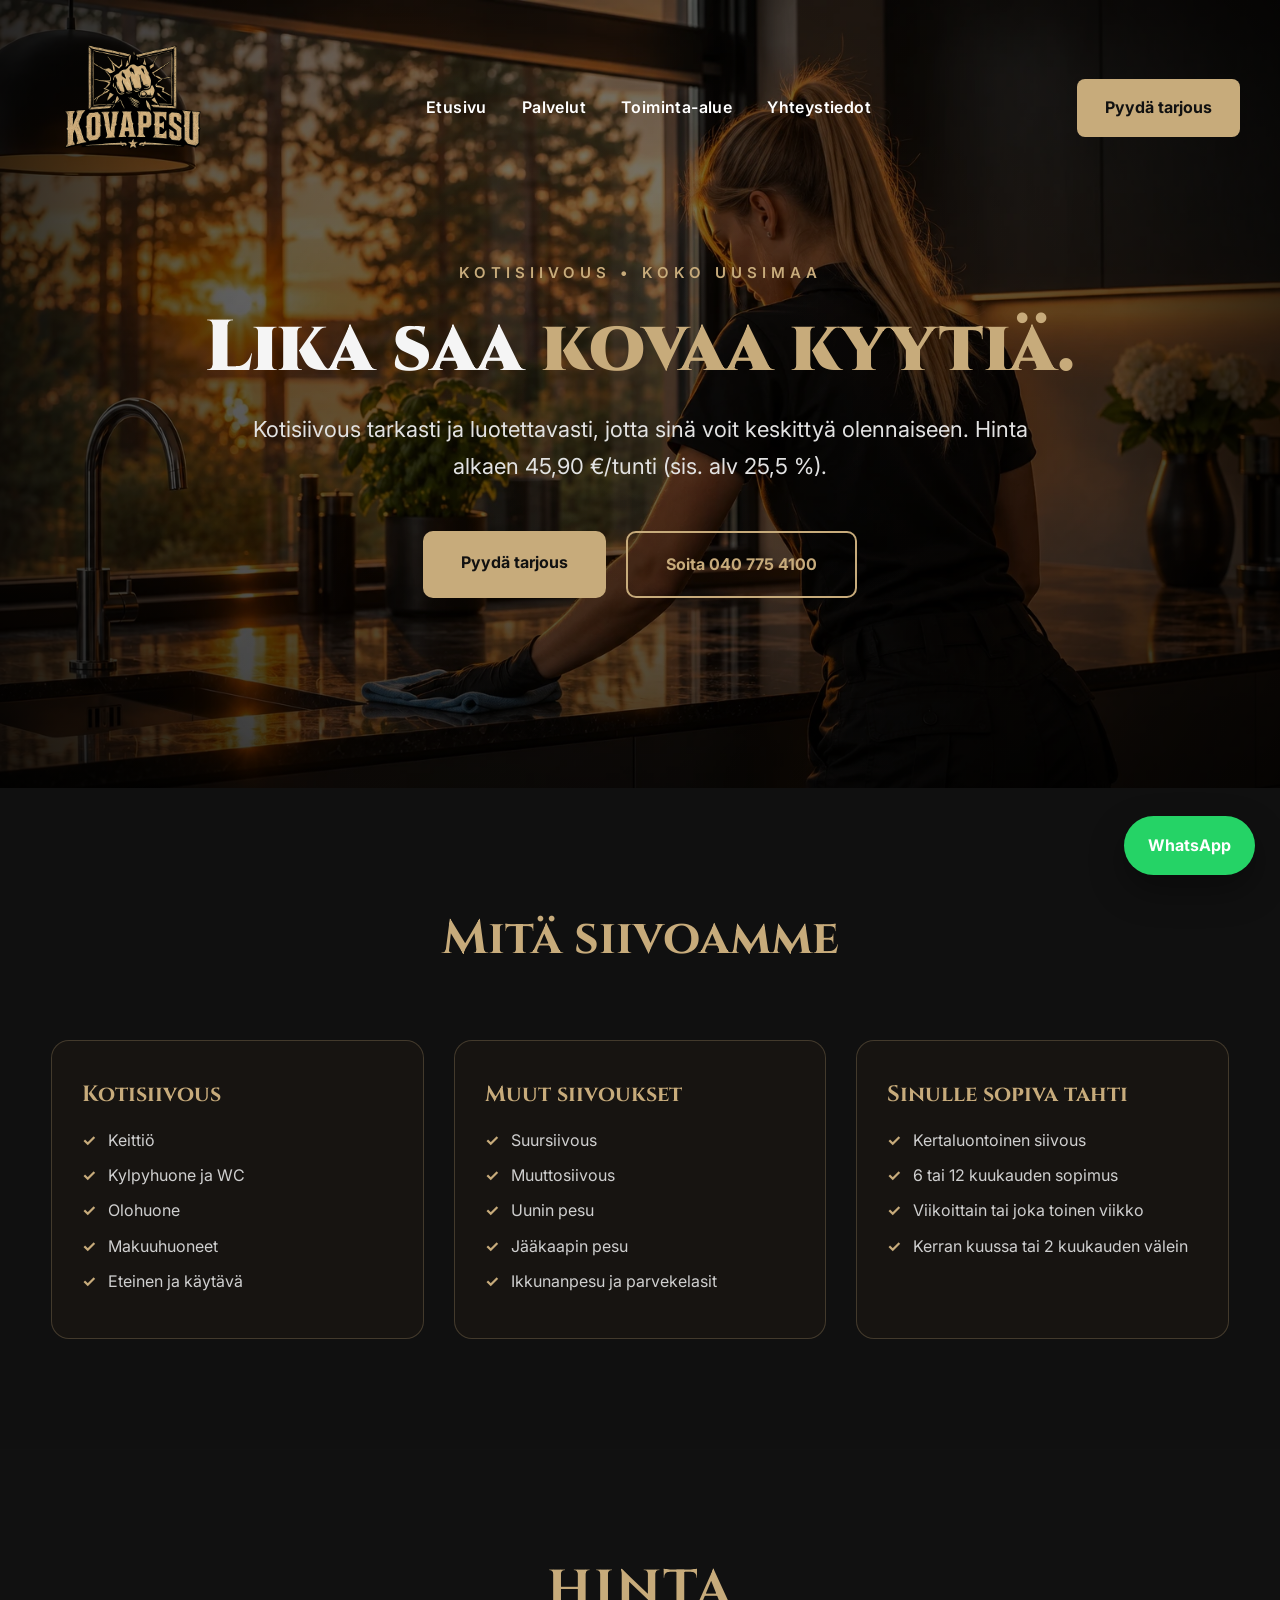
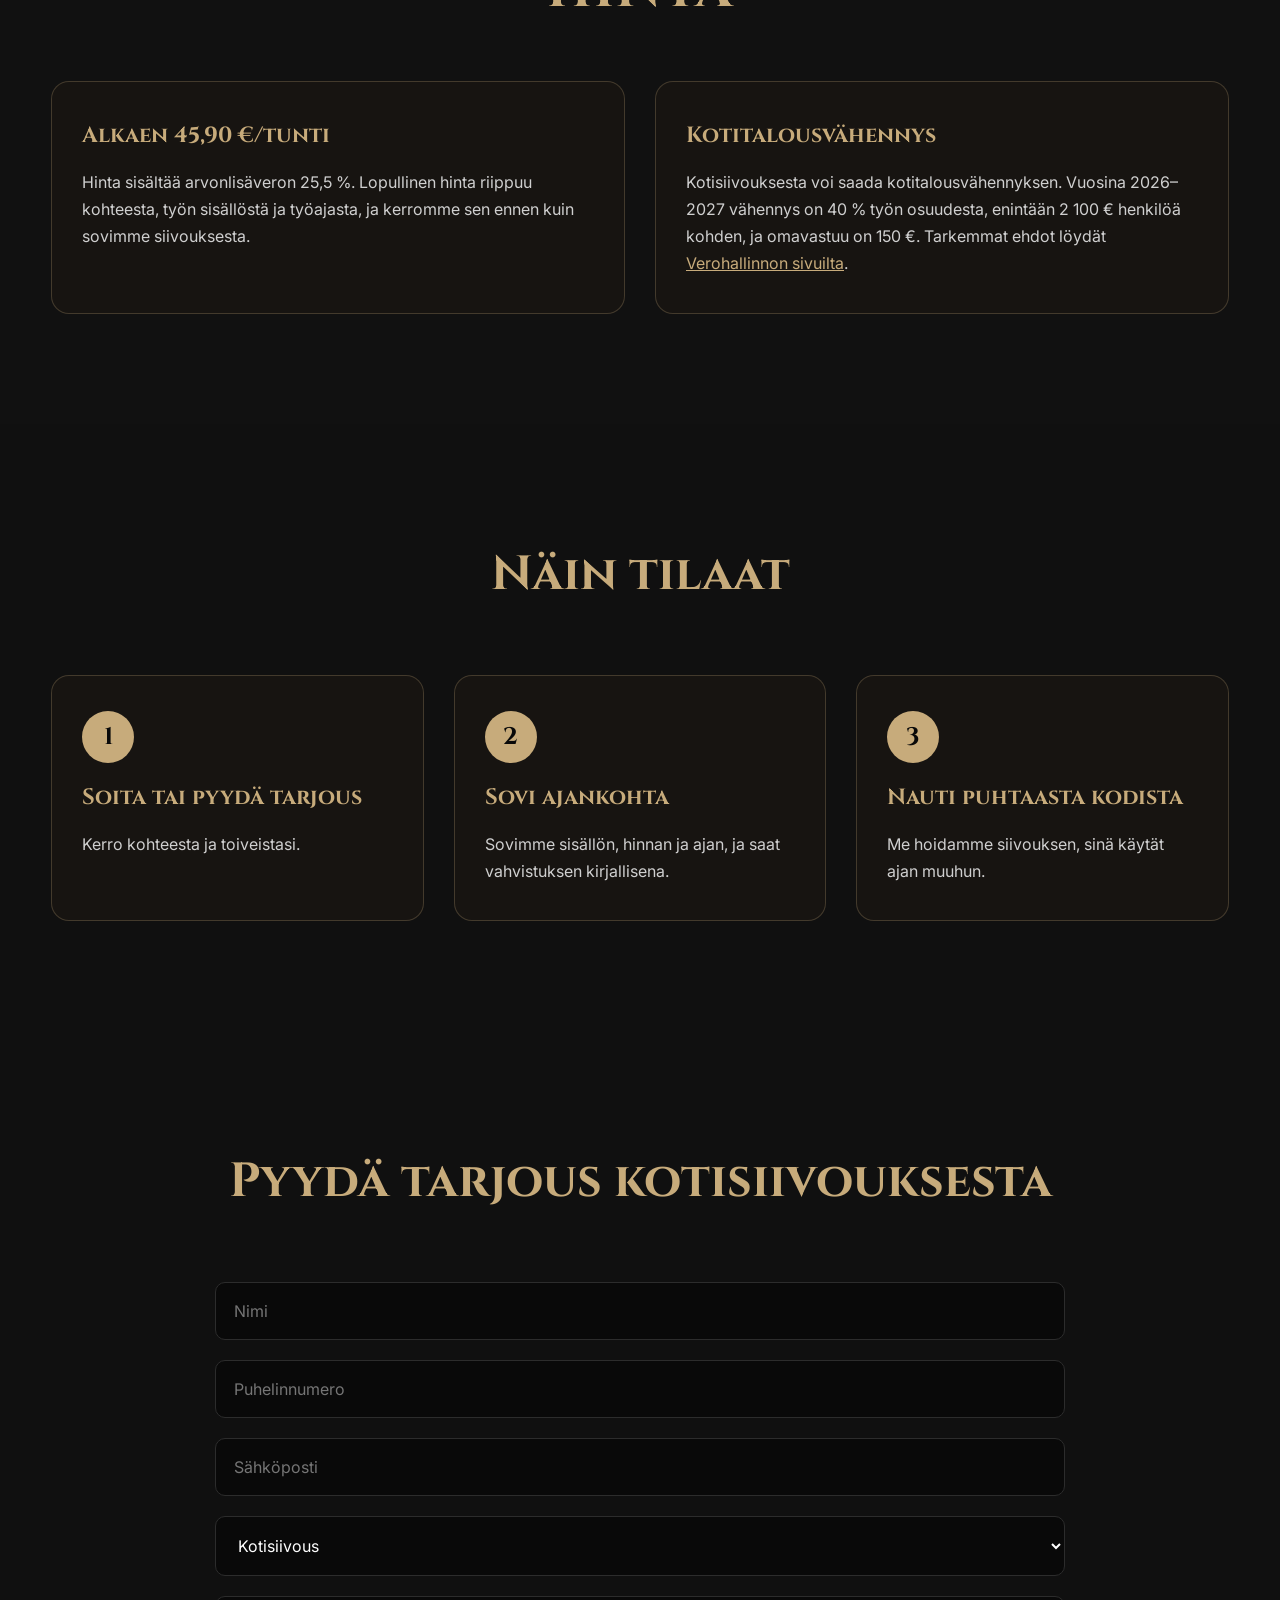
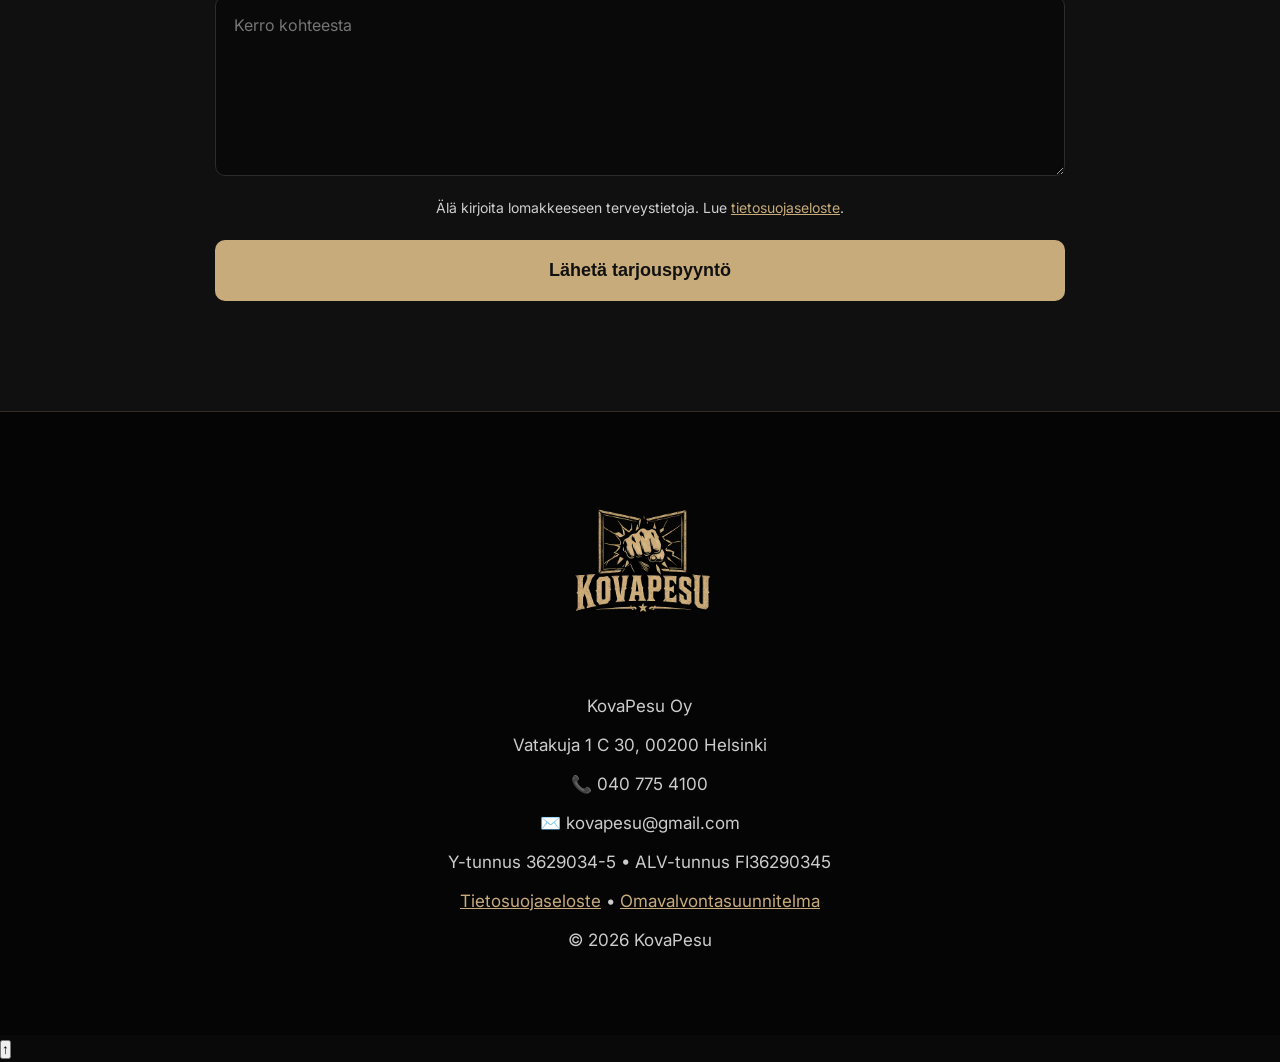
==== kotisiivous.html @ 9f727034 "Lisää kotisiivouksen oma sivu ja kortin kuva - Uusi sivu kotisiivous.html: sisältö, hinta, tilaus ja" ====
<!DOCTYPE html>
<html lang="fi">

<head>

<meta charset="UTF-8">
<meta name="viewport" content="width=device-width, initial-scale=1.0">

<link rel="icon" type="image/x-icon" href="favicon.png">

<title>Kotisiivous Uusimaa | KovaPesu</title>

<meta name="description"
content="Kotisiivous Helsingissä ja koko Uudellamaalla alkaen 45,90 €/tunti. Säännöllinen tai kertaluontoinen siivous, suursiivous ja muuttosiivous. Pyydä maksuton tarjous.">

<meta name="author"
content="KovaPesu">

<link rel="stylesheet" href="css/style.css">

<link rel="preconnect" href="https://fonts.googleapis.com">
<link rel="preconnect" href="https://fonts.gstatic.com" crossorigin>

<link href="https://fonts.googleapis.com/css2?family=Cinzel:wght@500;700;900&family=Inter:wght@300;400;500;600;700&display=swap" rel="stylesheet">

<link rel="stylesheet" href="https://cdnjs.cloudflare.com/ajax/libs/font-awesome/6.7.2/css/all.min.css">

<link rel="canonical" href="https://kovapesu.fi/kotisiivous.html">

<meta property="og:title" content="Kotisiivous Uusimaa | KovaPesu">
<meta property="og:description" content="Säännöllinen tai kertaluontoinen kotisiivous koko Uudellamaalla alkaen 45,90 €/tunti.">
<meta property="og:image" content="https://kovapesu.fi/images/share-image.png">
<meta property="og:url" content="https://kovapesu.fi/kotisiivous.html">
<meta property="og:type" content="website">
<meta property="og:site_name" content="KovaPesu">
<meta name="twitter:card" content="summary_large_image">

</head>

<body>

<header>

<nav class="navbar">

<a href="index.html" class="logo-link">

<img src="assets/logo.png" alt="KovaPesu" class="logo">

</a>

<ul class="nav-links">

<li><a href="index.html">Etusivu</a></li>

<li><a href="index.html#palvelut">Palvelut</a></li>

<li><a href="index.html#alue">Toiminta-alue</a></li>

<li><a href="#yhteys">Yhteystiedot</a></li>

</ul>

<div class="menu-toggle">
    ☰
</div>

<a href="#tarjous" class="nav-button">

Pyydä tarjous

</a>

</nav>

</header>

<section class="hero page-hero" id="hero">

<div class="hero-overlay"></div>

<div class="hero-content">

<p class="hero-top">

KOTISIIVOUS • KOKO UUSIMAA

</p>

<h1>

Lika saa <span>kovaa kyytiä.</span>

</h1>

<p class="hero-text">

Kotisiivous tarkasti ja luotettavasti, jotta sinä voit keskittyä olennaiseen. Hinta alkaen 45,90 €/tunti (sis. alv 25,5 %).

</p>

<div class="hero-buttons">

<a href="#tarjous" class="primary-btn">

Pyydä tarjous

</a>

<a href="tel:+358407754100" class="secondary-btn">

Soita 040 775 4100

</a>

</div>

</div>

</section>

<section class="services" id="sisalto">

    <div class="container">

        <h2>Mitä siivoamme</h2>

        <div class="info-grid">

            <div class="info-box">
                <h3>Kotisiivous</h3>
                <ul class="check-list">
                    <li>Keittiö</li>
                    <li>Kylpyhuone ja WC</li>
                    <li>Olohuone</li>
                    <li>Makuuhuoneet</li>
                    <li>Eteinen ja käytävä</li>
                </ul>
            </div>

            <div class="info-box">
                <h3>Muut siivoukset</h3>
                <ul class="check-list">
                    <li>Suursiivous</li>
                    <li>Muuttosiivous</li>
                    <li>Uunin pesu</li>
                    <li>Jääkaapin pesu</li>
                    <li>Ikkunanpesu ja parvekelasit</li>
                </ul>
            </div>

            <div class="info-box">
                <h3>Sinulle sopiva tahti</h3>
                <ul class="check-list">
                    <li>Kertaluontoinen siivous</li>
                    <li>6 tai 12 kuukauden sopimus</li>
                    <li>Viikoittain tai joka toinen viikko</li>
                    <li>Kerran kuussa tai 2 kuukauden välein</li>
                </ul>
            </div>

        </div>

    </div>

</section>

<section class="why" id="hinta">

    <div class="container">

        <h2 class="section-title">Hinta</h2>

        <div class="info-grid info-grid-two">

            <div class="info-box">
                <h3>Alkaen 45,90 €/tunti</h3>
                <p>
                    Hinta sisältää arvonlisäveron 25,5 %. Lopullinen hinta riippuu kohteesta, työn sisällöstä ja työajasta, ja kerromme sen ennen kuin sovimme siivouksesta.
                </p>
            </div>

            <div class="info-box">
                <h3>Kotitalousvähennys</h3>
                <p>
                    Kotisiivouksesta voi saada kotitalousvähennyksen. Vuosina 2026–2027 vähennys on 40 % työn osuudesta, enintään 2 100 € henkilöä kohden, ja omavastuu on 150 €. Tarkemmat ehdot löydät <a href="https://www.vero.fi/syventavat-vero-ohjeet/ohje-hakusivu/47873/kotitalousvahennys-verotuksessa6/" target="_blank" rel="noopener">Verohallinnon sivuilta</a>.
                </p>
            </div>

        </div>

    </div>

</section>

<section class="services" id="tilaus">

    <div class="container">

        <h2>Näin tilaat</h2>

        <div class="info-grid">

            <div class="info-box">
                <div class="step-number">1</div>
                <h3>Soita tai pyydä tarjous</h3>
                <p>Kerro kohteesta ja toiveistasi.</p>
            </div>

            <div class="info-box">
                <div class="step-number">2</div>
                <h3>Sovi ajankohta</h3>
                <p>Sovimme sisällön, hinnan ja ajan, ja saat vahvistuksen kirjallisena.</p>
            </div>

            <div class="info-box">
                <div class="step-number">3</div>
                <h3>Nauti puhtaasta kodista</h3>
                <p>Me hoidamme siivouksen, sinä käytät ajan muuhun.</p>
            </div>

        </div>

    </div>

</section>

<section class="contact" id="tarjous">

<div class="container">

<h2>

Pyydä tarjous kotisiivouksesta

</h2>

<form action="https://formspree.io/f/xdeeblvg" method="POST">

<input type="hidden" name="subject" value="Uusi tarjouspyyntö – kotisiivous">

<input type="text" name="_gotcha" class="hidden-field" tabindex="-1" autocomplete="off">

<input type="text" name="nimi" placeholder="Nimi" autocomplete="name" required>

<input type="tel" name="puhelin" placeholder="Puhelinnumero" autocomplete="tel" required>

<input type="email" name="email" placeholder="Sähköposti" autocomplete="email">

<select name="palvelu" aria-label="Palvelu">

<option>Kotisiivous</option>

<option>Suursiivous</option>

<option>Muuttosiivous</option>

</select>

<textarea name="viesti" placeholder="Kerro kohteesta"></textarea>

<p class="form-note">

Älä kirjoita lomakkeeseen terveystietoja. Lue <a href="tietosuoja.html">tietosuojaseloste</a>.

</p>

<button type="submit">

Lähetä tarjouspyyntö

</button>

</form>

</div>

</section>

<footer id="yhteys">

<div class="container">

<img src="assets/logo.png" alt="KovaPesu" class="footer-logo">

<p>

KovaPesu Oy

</p>

<p>

Vatakuja 1 C 30, 00200 Helsinki

</p>

<p>

📞 040 775 4100

</p>

<p>

✉️ kovapesu@gmail.com

</p>

<p>

Y-tunnus 3629034-5 • ALV-tunnus FI36290345

</p>

<p>

<a href="tietosuoja.html">Tietosuojaseloste</a> • <a href="omavalvonta.html">Omavalvontasuunnitelma</a>

</p>

<p>

© 2026 KovaPesu

</p>

</div>

</footer>

<a class="whatsapp"

href="https://wa.me/358407754100"

target="_blank">

WhatsApp

</a>

<script type="application/ld+json">
{
  "@context": "https://schema.org",
  "@type": "Service",
  "name": "Kotisiivous",
  "serviceType": "Kotisiivous",
  "url": "https://kovapesu.fi/kotisiivous.html",
  "areaServed": {
    "@type": "AdministrativeArea",
    "name": "Uusimaa"
  },
  "provider": {
    "@type": "LocalBusiness",
    "name": "KovaPesu",
    "url": "https://kovapesu.fi",
    "telephone": "+358407754100"
  }
}
</script>

<script src="./js/script.js"></script>

</body>

</html>
---- css/style.css ----
/* ==========================================
   KOVAPESU PREMIUM
   STYLE.CSS
========================================== */

/* Google Fonts:
Cinzel
Inter
*/

:root{

    --gold:#c7ab7b;
    --gold-light:#e2c997;
    --black:#090909;
    --dark:#111111;
    --card:#171411;
    --text:#f5f5f5;
    --gray:#cfcfcf;
    --border:rgba(199,171,123,.25);

}

*{

    margin:0;
    padding:0;
    box-sizing:border-box;

}

html{

    scroll-behavior:smooth;

}

body{

    background:var(--black);
    color:var(--text);

    font-family:'Inter',sans-serif;

    line-height:1.7;

    overflow-x:hidden;

}

img{

    max-width:100%;
    display:block;

}

a{

    text-decoration:none;

}

ul{

    list-style:none;

}

.container{

    width:min(1200px,92%);
    margin:auto;

}

/* ==========================================
   HEADER
========================================== */

header{
    position:fixed;
    top:0;
    left:0;
    width:100%;
    z-index:999;
    background:transparent;
    transition:all .35s ease;
}

.navbar{
    max-width:1400px;
    margin:0 auto;
    display:flex;
    justify-content:space-between;
    align-items:center;
    padding:18px 40px;
    transition:.35s;
}

.nav-links{

    display:flex;

    align-items:center;

    gap:35px;

}

.nav-links a{

    color:white;

    font-size:16px;

    font-weight:600;

    letter-spacing:.4px;

    position:relative;

    transition:all .35s ease;

}

header.scrolled .nav-links a{

    font-size:14px;

}

.nav-links a:hover{

    color:var(--gold);

}

.nav-links a::after{

    content:"";

    position:absolute;

    left:0;

    bottom:-8px;

    width:0;

    height:2px;

    background:var(--gold);

    transition:.35s;

}

.nav-links a:hover::after{

    width:100%;

}

.nav-button{

    background:var(--gold);

    color:#111;

    padding:15px 28px;

    border-radius:8px;

    font-weight:700;

    transition:.3s;

}

.nav-button:hover{

    background:var(--gold-light);

    transform:translateY(-3px);

}

/* ==========================================
   YLEISET SECTIONIT
========================================== */

section{

    padding:110px 0;

}

section h2{

    font-family:'Cinzel',serif;

    font-size:48px;

    color:var(--gold);

    text-align:center;

    margin-bottom:60px;

}

section p{

    color:#d8d8d8;

}

/* ==========================================
   HERO
========================================== */

.hero{

    position:relative;

    min-height:85vh;

    display:flex;

    justify-content:center;

    align-items:center;

    text-align:center;

    background:
    linear-gradient(
        rgba(0,0,0,.45),
        rgba(0,0,0,.65)
    ),
    url("../images/hero.png");

    background-size:cover;

    background-position:center;

    background-repeat:no-repeat;

    overflow:hidden;

}

.hero-overlay{

    position:absolute;

    inset:0;

    background:radial-gradient(

        circle,

        transparent 10%,

        rgba(0,0,0,.25) 65%,

        rgba(0,0,0,.75) 100%

    );

}

.hero-content{

    position:relative;

    z-index:2;

    max-width:1000px;

    padding:80px 40px;

}

.hero-top{

    color:var(--gold);

    font-size:15px;

    letter-spacing:5px;

    margin-bottom:25px;

    font-weight:600;

}

.hero h1{

    font-family:'Cinzel',serif;

    font-size:92px;

    line-height:1.05;

    font-weight:900;

    margin-bottom:10px;

}

.hero h1 span{

    color:var(--gold);

}

.hero h2{

    font-family:'Cinzel',serif;

    font-size:96px;

    color:var(--gold);

    margin-bottom:25px;

    line-height:1;

}

.hero-text{

    max-width:820px;

    margin:0 auto 45px;

    font-size:22px;

    color:#e2e2e2;

}

.hero-buttons{

    display:flex;

    justify-content:center;

    gap:20px;

    flex-wrap:wrap;

}

.primary-btn{

    background:var(--gold);

    color:#111;

    padding:18px 38px;

    border-radius:10px;

    font-weight:700;

    transition:.3s;

}

.primary-btn:hover{

    background:var(--gold-light);

    transform:translateY(-4px);

}

.secondary-btn{

    border:2px solid var(--gold);

    color:var(--gold);

    padding:18px 38px;

    border-radius:10px;

    font-weight:700;

    transition:.3s;

}

.secondary-btn:hover{

    background:var(--gold);

    color:#111;

}

/* ==========================================
   PALVELUT
========================================== */

.services{

    background:#101010;

}

.cards{

    display:grid;

    grid-template-columns:repeat(auto-fit,minmax(280px,1fr));

    gap:30px;

}

.card{

position:relative;
overflow:hidden;

    background:linear-gradient(180deg,#1d1d1d,#151515);

    border:1px solid rgba(212,175,55,.15);

    border-radius:18px;

    padding:40px 30px;

    text-align:center;

    transition:all .35s ease;

    box-shadow:0 15px 40px rgba(0,0,0,.20);

}

.card::after{

    content:"";

    position:absolute;

    inset:0;

    background:linear-gradient(
        135deg,
        transparent 0%,
        rgba(255,255,255,.05) 50%,
        transparent 100%
    );

    opacity:0;

    transition:.35s;

    pointer-events:none;

}

.card:hover::after{

    opacity:1;

}

.card::before{

    content:"";

    position:absolute;

    top:-50%;

    left:-150%;

    width:70%;

    height:220%;

    background:linear-gradient(
        115deg,
        transparent 0%,
        rgba(255,255,255,.22) 48%,
        rgba(255,255,255,.45) 50%,
        rgba(255,255,255,.22) 52%,
        transparent 100%
    );

    transform:rotate(15deg);

    transition:left .9s cubic-bezier(.2,.8,.2,1);

    pointer-events:none;

}

.card:hover::before{

    left:180%;

}

.card h3{

    font-family:'Cinzel',serif;

    color:var(--gold);

    font-size:28px;

    margin-bottom:18px;

}

.card p{

    color:#d7d7d7;

    line-height:1.9;

}

/* ==========================================
   MIKSI KOVAPESU
========================================== */

.why{

    background:#111111;

}

.why-grid{

    display:grid;

    grid-template-columns:repeat(auto-fit,minmax(300px,1fr));

    gap:30px;

}

.why-grid div{

    background:var(--card);

    padding:40px;

    border-radius:18px;

    border:1px solid var(--border);

    transition:.35s;

}

.why-grid div:hover{

    transform:translateY(-8px);

    border-color:var(--gold);

    box-shadow:0 20px 45px rgba(0,0,0,.35);

}

.why-grid h3{

    font-family:'Cinzel',serif;

    color:var(--gold);

    font-size:30px;

    margin-bottom:18px;

}

.why-grid p{

    color:#d7d7d7;

    line-height:1.9;

}

/* ==========================================
   TOIMINTA-ALUE
========================================== */

.area{

    background:#0b0b0b;

    text-align:center;

}

.area p{

    max-width:900px;

    margin:auto;

    font-size:22px;

    line-height:2;

    color:#dddddd;

}

/* ==========================================
   TARJOUSLOMAKE
========================================== */

.contact{

    background:#101010;

}

.contact form{

    max-width:850px;

    margin:auto;

    display:grid;

    gap:20px;

}

.contact input,
.contact select,
.contact textarea{

    width:100%;

    padding:18px;

    border-radius:10px;

    border:1px solid #2c2c2c;

    background:#090909;

    color:white;

    font-size:16px;

    transition:.3s;

    font-family:'Inter',sans-serif;

}

.contact textarea{

    min-height:180px;

    resize:vertical;

}

.contact .hidden-field{

    display:none;

}

.form-note{

    font-size:14px;

    color:var(--gray);

    text-align:center;

}

.form-note a,
footer a,
.legal a{

    color:var(--gold);

    text-decoration:underline;

}

/* ==========================================
   TIETOSUOJASELOSTE
========================================== */

.legal{

    padding:60px 0 90px;

}

.legal .container{

    max-width:800px;

}

.legal h1{

    font-family:'Cinzel',serif;

    font-size:44px;

    line-height:1.2;

    color:var(--gold);

    margin:30px 0 10px;

}

.legal h2{

    font-family:'Cinzel',serif;

    font-size:26px;

    line-height:1.3;

    color:var(--gold);

    margin:45px 0 15px;

}

.legal h3{

    font-size:18px;

    color:var(--text);

    margin:25px 0 10px;

}

.legal p,
.legal li{

    color:var(--gray);

    margin-bottom:12px;

}

.legal ul{

    list-style:disc;

    padding-left:22px;

    margin-bottom:12px;

}

.legal-date{

    font-size:14px;

}

@media(max-width:600px){

    .legal h1{

        font-size:32px;

    }

    .legal h2{

        font-size:22px;

    }

}

.contact input:focus,
.contact select:focus,
.contact textarea:focus{

    outline:none;

    border-color:var(--gold);

    box-shadow:0 0 0 3px rgba(199,171,123,.15);

}

.contact button{

    background:var(--gold);

    color:#111;

    border:none;

    border-radius:10px;

    padding:20px;

    font-size:18px;

    font-weight:700;

    cursor:pointer;

    transition:.3s;

}

.contact button:hover{

    background:var(--gold-light);

    transform:translateY(-3px);

}

/* ==========================================
   FOOTER
========================================== */

footer{

    background:#050505;

    border-top:1px solid var(--border);

    padding:70px 20px;

    text-align:center;

}

.footer-logo{

    width:180px;

    margin:0 auto 30px;

}

footer p{

    color:#cccccc;

    margin:10px 0;

    font-size:17px;

}

/* ==========================================
   WHATSAPP-PAINIKE
========================================== */

.whatsapp{

    position:fixed;

    right:25px;

    bottom:25px;

    background:#25D366;

    color:white;

    padding:16px 24px;

    border-radius:50px;

    font-weight:700;

    box-shadow:0 15px 35px rgba(0,0,0,.35);

    transition:.3s;

    z-index:999;

}

.whatsapp:hover{

    transform:translateY(-5px) scale(1.05);

}

/* ==========================================
   ANIMAATIOT
========================================== */

.hidden{

    opacity:0;

    transform:translateY(60px);

    transition:all .8s ease;

}

.show{

    opacity:1;

    transform:translateY(0);

}

/* ==========================================
   MOUSE HOVER
========================================== */

.card,
.nav-button,
.primary-btn,
.secondary-btn,
.contact button{

    transition:all .3s ease;

}

.card:hover{

    transform:translateY(-12px) scale(1.03);

    border-color:var(--gold);

    box-shadow:
        0 25px 60px rgba(0,0,0,.40),
        0 0 35px rgba(212,175,55,.18);

}

/* ==========================================
   RESPONSIIVISUUS
========================================== */

@media (max-width:1100px){

    .nav-links{

        flex-wrap:wrap;

        justify-content:center;

    }

}

@media (max-width:768px){

   

    .hero{

        padding:120px 20px 60px;

    }

    .hero h1{

        font-size:50px;

    }

    .hero h2{

        font-size:62px;

    }

    .hero-top{

        font-size:13px;

        letter-spacing:2px;

    }

    .hero-text{

        font-size:18px;

    }

    .hero-buttons{

        flex-direction:column;

        align-items:center;

    }

    .primary-btn,
    .secondary-btn{

        width:100%;

        max-width:320px;

        text-align:center;

    }

    section{

        padding:80px 20px;

    }

    section h2{

        font-size:36px;

    }

    .cards{

        grid-template-columns:1fr;

    }

    .why-grid{

        grid-template-columns:1fr;

    }

    .contact form{

        gap:16px;

    }

    .footer-logo{

        width:140px;

    }

}

@media (max-width:480px){

    .hero h1{

        font-size:42px;

    }

    .hero h2{

        font-size:52px;

    }

    .nav-links{

        gap:16px;

    }

    .nav-links a{

        font-size:14px;

    }

    .whatsapp{

        right:15px;

        bottom:15px;

        padding:14px 18px;

        font-size:14px;

    }

}

.nav-links a.active{

    color:var(--gold);

}

.nav-links a.active::after{

    width:100%;

}

header.scrolled{
    background:rgba(10,10,10,.82);
    backdrop-filter:blur(12px);
    -webkit-backdrop-filter:blur(12px);
    box-shadow:0 10px 35px rgba(0,0,0,.35);
    border-bottom:1px solid rgba(255,255,255,.08);
}

header.scrolled .navbar{
    padding:6px 40px;
}

.logo{
    width:180px;
    max-width:180px;
    height:auto;
    display:block;
    transition:all .4s ease;
}

header.scrolled .logo{
    width:135px;
    max-width:135px;
}

header.scrolled .nav-button{

    padding:12px 22px;

    font-size:14px;

}

header.hide{
    transform:translateY(-100%);
}

header{
    transition: all .35s ease;
}

header.hide{
    transform: translateY(-100%);
}

.card-icon{

    width:78px;
    height:78px;

    margin:0 auto 24px;

    display:flex;
    justify-content:center;
    align-items:center;

    border-radius:50%;

    background:rgba(212,175,55,.08);

    border:1px solid rgba(212,175,55,.25);

    color:var(--gold);

    font-size:34px;

    transition:all .35s ease;

}

.card:hover .card-icon{

    transform:translateY(-6px) rotate(8deg) scale(1.08);

    background:var(--gold);

    color:#111;

}


.cards .card:nth-child(1){
    background-image:
    linear-gradient(rgba(0,0,0,.65),rgba(0,0,0,.65)),
    url("../images/services/window.png");
}

.cards .card:nth-child(2){
    background-image:
    linear-gradient(rgba(0,0,0,.65),rgba(0,0,0,.65)),
    url("../images/services/company.png");
}

.cards .card:nth-child(3){
    background-image:
    linear-gradient(rgba(0,0,0,.65),rgba(0,0,0,.65)),
    url("../images/services/apartment.png");
}

.cards .card:nth-child(4){
    background-image:
    linear-gradient(rgba(0,0,0,.65),rgba(0,0,0,.65)),
    url("../images/services/balcony.png");
}

.cards .card:nth-child(5){
    background-image:
    linear-gradient(rgba(0,0,0,.65),rgba(0,0,0,.65)),
    url("../images/services/solar.png");
}

.cards .card:nth-child(6){
    background-image:
    linear-gradient(rgba(0,0,0,.65),rgba(0,0,0,.65)),
    url("../images/services/gutter.png");
}

.cards .card:nth-child(7){
    background-image:
    linear-gradient(rgba(0,0,0,.65),rgba(0,0,0,.65)),
    url("../images/services/cleaning.webp");
}

.card-link{
    position:relative;
    z-index:2;
    display:inline-block;
    margin-top:16px;
    color:var(--gold);
    font-weight:700;
    text-decoration:underline;
}

/* ==========================================
   KOTISIIVOUSSIVU
========================================== */

.hero.page-hero{
    min-height:65vh;
    background-image:
    linear-gradient(rgba(0,0,0,.45),rgba(0,0,0,.65)),
    url("../images/services/cleaning.webp");
}

.hero.page-hero .hero-content{
    padding-top:150px;
}

.hero.page-hero h1{
    font-size:clamp(38px,7vw,72px);
    margin-bottom:25px;
}

.info-grid{
    display:grid;
    grid-template-columns:repeat(auto-fit,minmax(280px,1fr));
    gap:30px;
}

.info-grid-two{
    grid-template-columns:repeat(auto-fit,minmax(300px,1fr));
}

.info-box{
    background:var(--card);
    border:1px solid var(--border);
    border-radius:18px;
    padding:35px 30px;
}

.info-box h3{
    font-family:'Cinzel',serif;
    font-size:22px;
    color:var(--gold);
    margin-bottom:14px;
}

.info-box p,
.info-box li{
    color:var(--gray);
}

.info-box a{
    color:var(--gold);
    text-decoration:underline;
}

.check-list li{
    position:relative;
    padding-left:26px;
    margin-bottom:8px;
}

.check-list li::before{
    content:"✓";
    position:absolute;
    left:0;
    color:var(--gold);
    font-weight:700;
}

.step-number{
    width:52px;
    height:52px;
    display:flex;
    align-items:center;
    justify-content:center;
    margin-bottom:16px;
    border-radius:50%;
    background:var(--gold);
    color:var(--black);
    font-family:'Cinzel',serif;
    font-size:24px;
    font-weight:700;
}

.card{
    background-size:cover;
    background-position:center;
    background-repeat:no-repeat;
}

.why-grid div:nth-child(1){
    background:
    linear-gradient(rgba(0,0,0,.55),rgba(0,0,0,.75)),
    url("../images/why/trust.png");

    background-size: cover;
    background-position: center 75%;
    background-repeat: no-repeat;
}

.why-grid div:nth-child(2){
    background:
    linear-gradient(rgba(0,0,0,.55),rgba(0,0,0,.75)),
    url("../images/why/quality.png");

    background-size: cover;
    background-position: center 45%;
    background-repeat: no-repeat;
}

.why-grid div:nth-child(3){
    background:
    linear-gradient(rgba(0,0,0,.55),rgba(0,0,0,.75)),
    url("../images/why/professional.png");

    background-size: cover;
    background-position: center 20%;
    background-repeat: no-repeat;
}

.why-grid div{
    background-size:cover;
    background-position:center;
    background-repeat:no-repeat;
}


/* ==========================================
   ASIAKASPALAUTTEET
========================================== */

.reviews{

    background:#0b0b0b;

}

.review-grid{

    display:grid;

    grid-template-columns:repeat(auto-fit,minmax(320px,1fr));

    gap:30px;

}

.review-card{

    background:#171717;

    border:1px solid rgba(212,175,55,.15);

    border-radius:20px;

    padding:40px;

    transition:.35s;

}

.review-card:hover{

    transform:translateY(-8px);

    border-color:var(--gold);

    box-shadow:0 20px 45px rgba(0,0,0,.35);

}

.stars{

    color:#FFD700;

    font-size:26px;

    margin-bottom:20px;

    letter-spacing:3px;

}

.review-card p{

    color:#dddddd;

    line-height:1.9;

    margin-bottom:25px;

    font-size:17px;

}

.review-card h4{

    color:var(--gold);

    font-family:'Cinzel',serif;

    font-size:18px;

}

.why h2 {
    font-family: "Cinzel", serif;
    font-size: 52px;
    font-weight: 700;
    color: #c7ab7b;
    text-align: center;
    margin-bottom: 60px;
    letter-spacing: 2px;
    text-transform: uppercase;
}

.section-title {
    font-family: "Cinzel", serif;
    font-size: clamp(2.3rem, 4vw, 3.4rem);
    font-weight: 700;
    color: #c7ab7b;
    text-align: center;
    text-transform: uppercase;
    letter-spacing: 3px;
    margin-bottom: 60px;
    line-height: 1.2;
}

.cards {
    align-items: stretch;
}

.card {
    display: flex;
    flex-direction: column;
    height: 100%;
}

.card p {
    flex-grow: 1;
}

.card {
    transition: transform .3s ease, box-shadow .3s ease;
}

.card:hover {
    transform: translateY(-10px);
    box-shadow: 0 18px 40px rgba(0,0,0,.35);
}

/* ==========================
   MOBIILIVALIKKO
========================== */

.menu-toggle{
    display:none;
}

@media (max-width:768px){

    .navbar{
        position:relative;
        display:flex;
        justify-content:space-between;
        align-items:center;
        padding:18px 20px;
    }

    .menu-toggle{
        display:block;
        font-size:34px;
        color:var(--gold);
        cursor:pointer;
        z-index:1002;
    }

    .nav-button{
        display:none;
    }

    .nav-links{
        display:none;
        position:absolute;
        top:100%;
        left:0;
        width:100%;
        background:#111;
        padding:25px 0;
        flex-direction:column;
        gap:22px;
        z-index:1001;
    }

    .nav-links.active{
        display:flex;
    }

    .logo{
        width:150px;
    }
}

/* ==========================================
   FAQ
========================================== */

.faq{
    max-width:900px;
    margin:50px auto 0;
}

.faq-item{
    margin-bottom:18px;
    border:1px solid rgba(199,171,123,.25);
    border-radius:14px;
    overflow:hidden;
    background:#111;
    transition:.3s ease;
}

.faq-item:hover{
    border-color:var(--gold);
}

.faq-question{
    width:100%;
    background:none;
    border:none;
    color:#fff;
    cursor:pointer;
    padding:24px 28px;
    font-size:20px;
    font-weight:600;
    text-align:left;
    display:flex;
    justify-content:space-between;
    align-items:center;
}

.faq-question span{
    width:34px;
    height:34px;
    border-radius:50%;
    display:flex;
    justify-content:center;
    align-items:center;
    background:rgba(199,171,123,.12);
    color:var(--gold);
    font-size:24px;
    font-weight:700;
    transition:all .35s ease;
}

.faq-answer{
    max-height:0;
    overflow:hidden;
    opacity:0;
    transition:
        max-height .45s ease,
        opacity .30s ease;
}

.faq-item.active .faq-answer{
    max-height:400px;
    opacity:1;
}

.faq-answer p{
    padding:0 28px 24px;
    color:#d7d7d7;
    line-height:1.8;
}

.faq-item.active .faq-answer{
    max-height:300px;
}

.faq-item.active .faq-question span{
    transform:rotate(45deg);
    background:var(--gold);
    color:#111;
}

@media (max-width:768px){

    .faq-question{
        font-size:17px;
        padding:20px;
    }

    .faq-answer p{
        padding:0 20px 20px;
    }

}

.faq-question{
    transition:background .3s ease;
}

.faq-question:hover{
    background:rgba(199,171,123,.05);
}
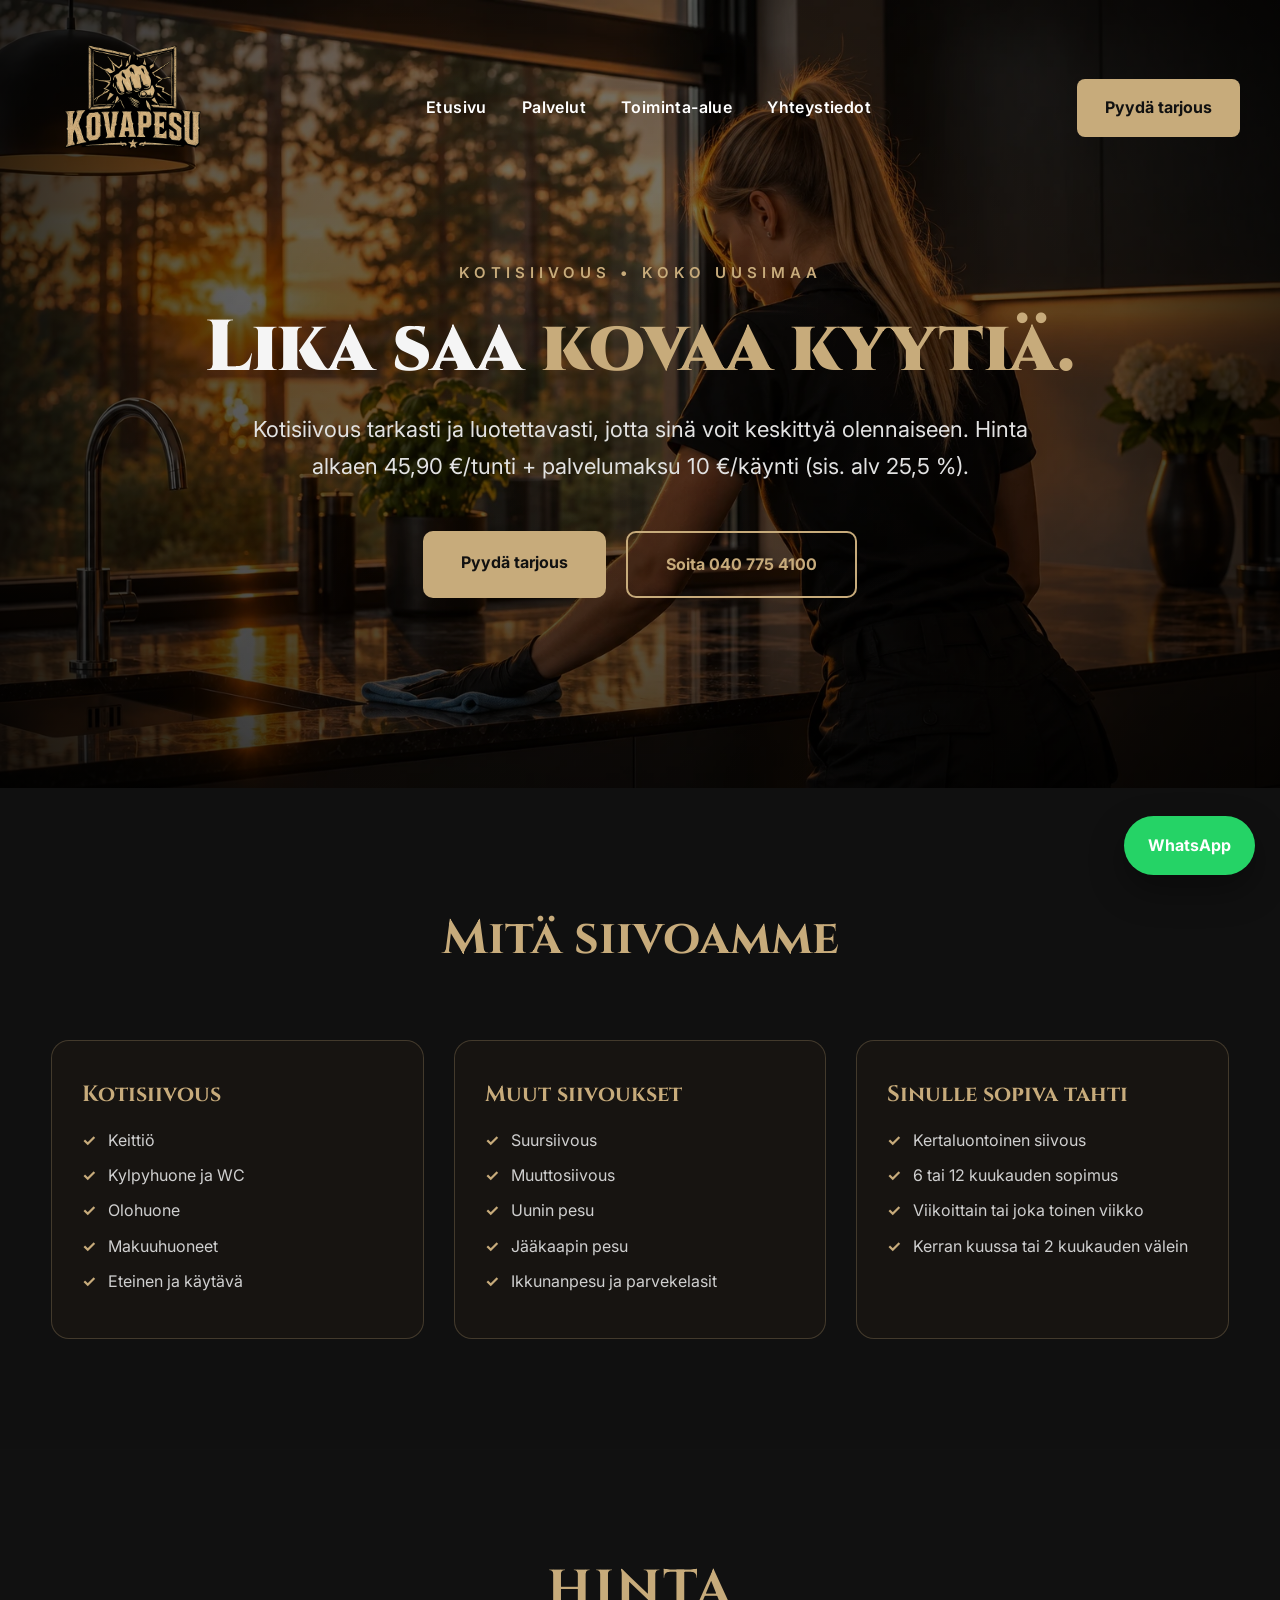
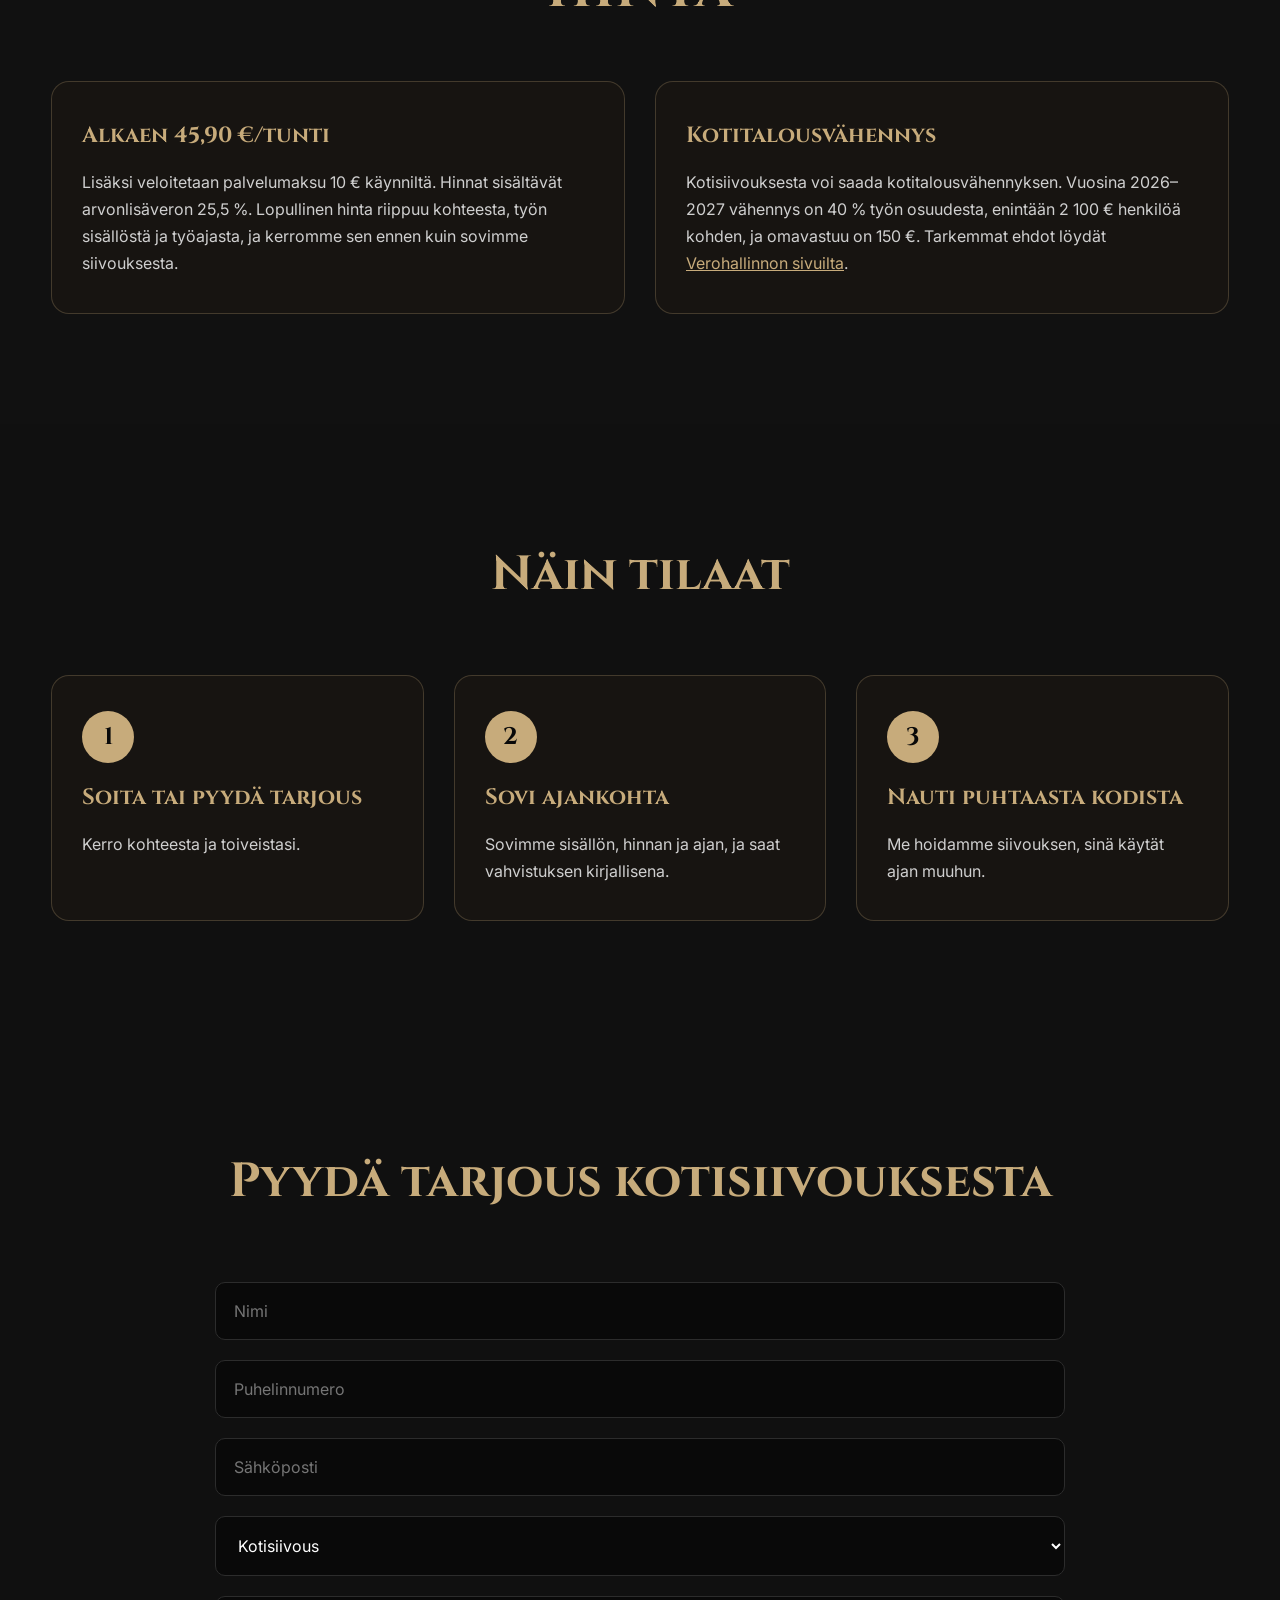
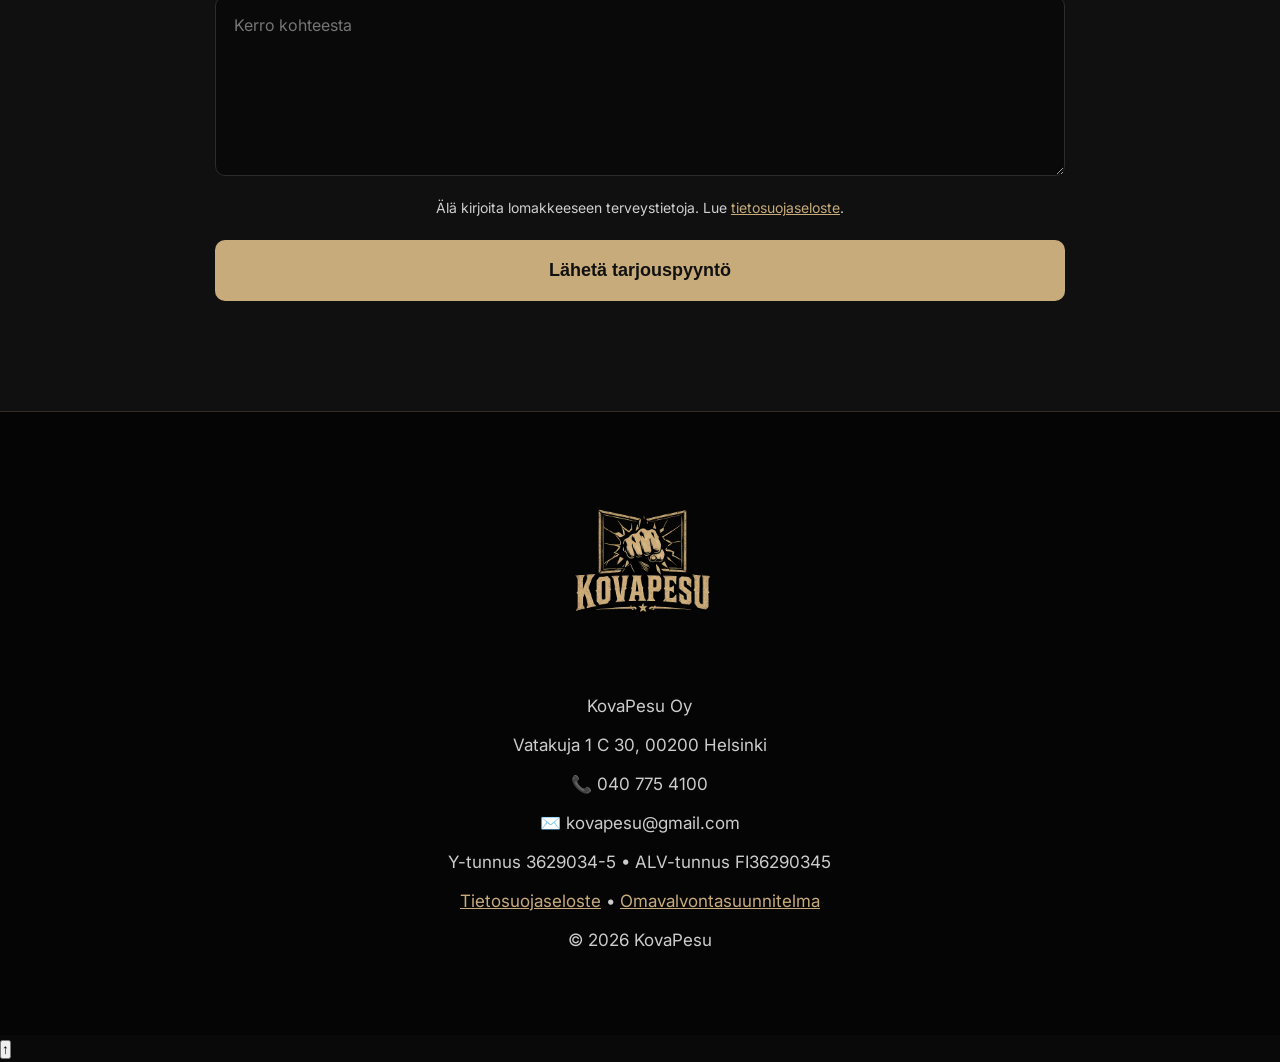
==== commit 94bfc932: "Lisää palvelumaksu hintatietoihin ja tarkenna sivujen tietoja Co-Authored-By: Claude Opus 5.5 <norep" ====
--- a/kotisiivous.html
+++ b/kotisiivous.html
@@ -11,7 +11,7 @@
 <title>Kotisiivous Uusimaa | KovaPesu</title>
 
 <meta name="description"
-content="Kotisiivous Helsingissä ja koko Uudellamaalla alkaen 45,90 €/tunti. Säännöllinen tai kertaluontoinen siivous, suursiivous ja muuttosiivous. Pyydä maksuton tarjous.">
+content="Kotisiivous Helsingissä ja koko Uudellamaalla alkaen 45,90 €/tunti + palvelumaksu 10 €/käynti. Säännöllinen tai kertaluontoinen siivous, suursiivous ja muuttosiivous. Pyydä maksuton tarjous.">
 
 <meta name="author"
 content="KovaPesu">
@@ -28,7 +28,7 @@
 <link rel="canonical" href="https://kovapesu.fi/kotisiivous.html">
 
 <meta property="og:title" content="Kotisiivous Uusimaa | KovaPesu">
-<meta property="og:description" content="Säännöllinen tai kertaluontoinen kotisiivous koko Uudellamaalla alkaen 45,90 €/tunti.">
+<meta property="og:description" content="Säännöllinen tai kertaluontoinen kotisiivous koko Uudellamaalla alkaen 45,90 €/tunti + palvelumaksu 10 €/käynti.">
 <meta property="og:image" content="https://kovapesu.fi/images/share-image.png">
 <meta property="og:url" content="https://kovapesu.fi/kotisiivous.html">
 <meta property="og:type" content="website">
@@ -95,7 +95,7 @@
 
 <p class="hero-text">
 
-Kotisiivous tarkasti ja luotettavasti, jotta sinä voit keskittyä olennaiseen. Hinta alkaen 45,90 €/tunti (sis. alv 25,5 %).
+Kotisiivous tarkasti ja luotettavasti, jotta sinä voit keskittyä olennaiseen. Hinta alkaen 45,90 €/tunti + palvelumaksu 10 €/käynti (sis. alv 25,5 %).
 
 </p>
 
@@ -176,7 +176,7 @@
             <div class="info-box">
                 <h3>Alkaen 45,90 €/tunti</h3>
                 <p>
-                    Hinta sisältää arvonlisäveron 25,5 %. Lopullinen hinta riippuu kohteesta, työn sisällöstä ja työajasta, ja kerromme sen ennen kuin sovimme siivouksesta.
+                    Lisäksi veloitetaan palvelumaksu 10 € käynniltä. Hinnat sisältävät arvonlisäveron 25,5 %. Lopullinen hinta riippuu kohteesta, työn sisällöstä ja työajasta, ja kerromme sen ennen kuin sovimme siivouksesta.
                 </p>
             </div>
 
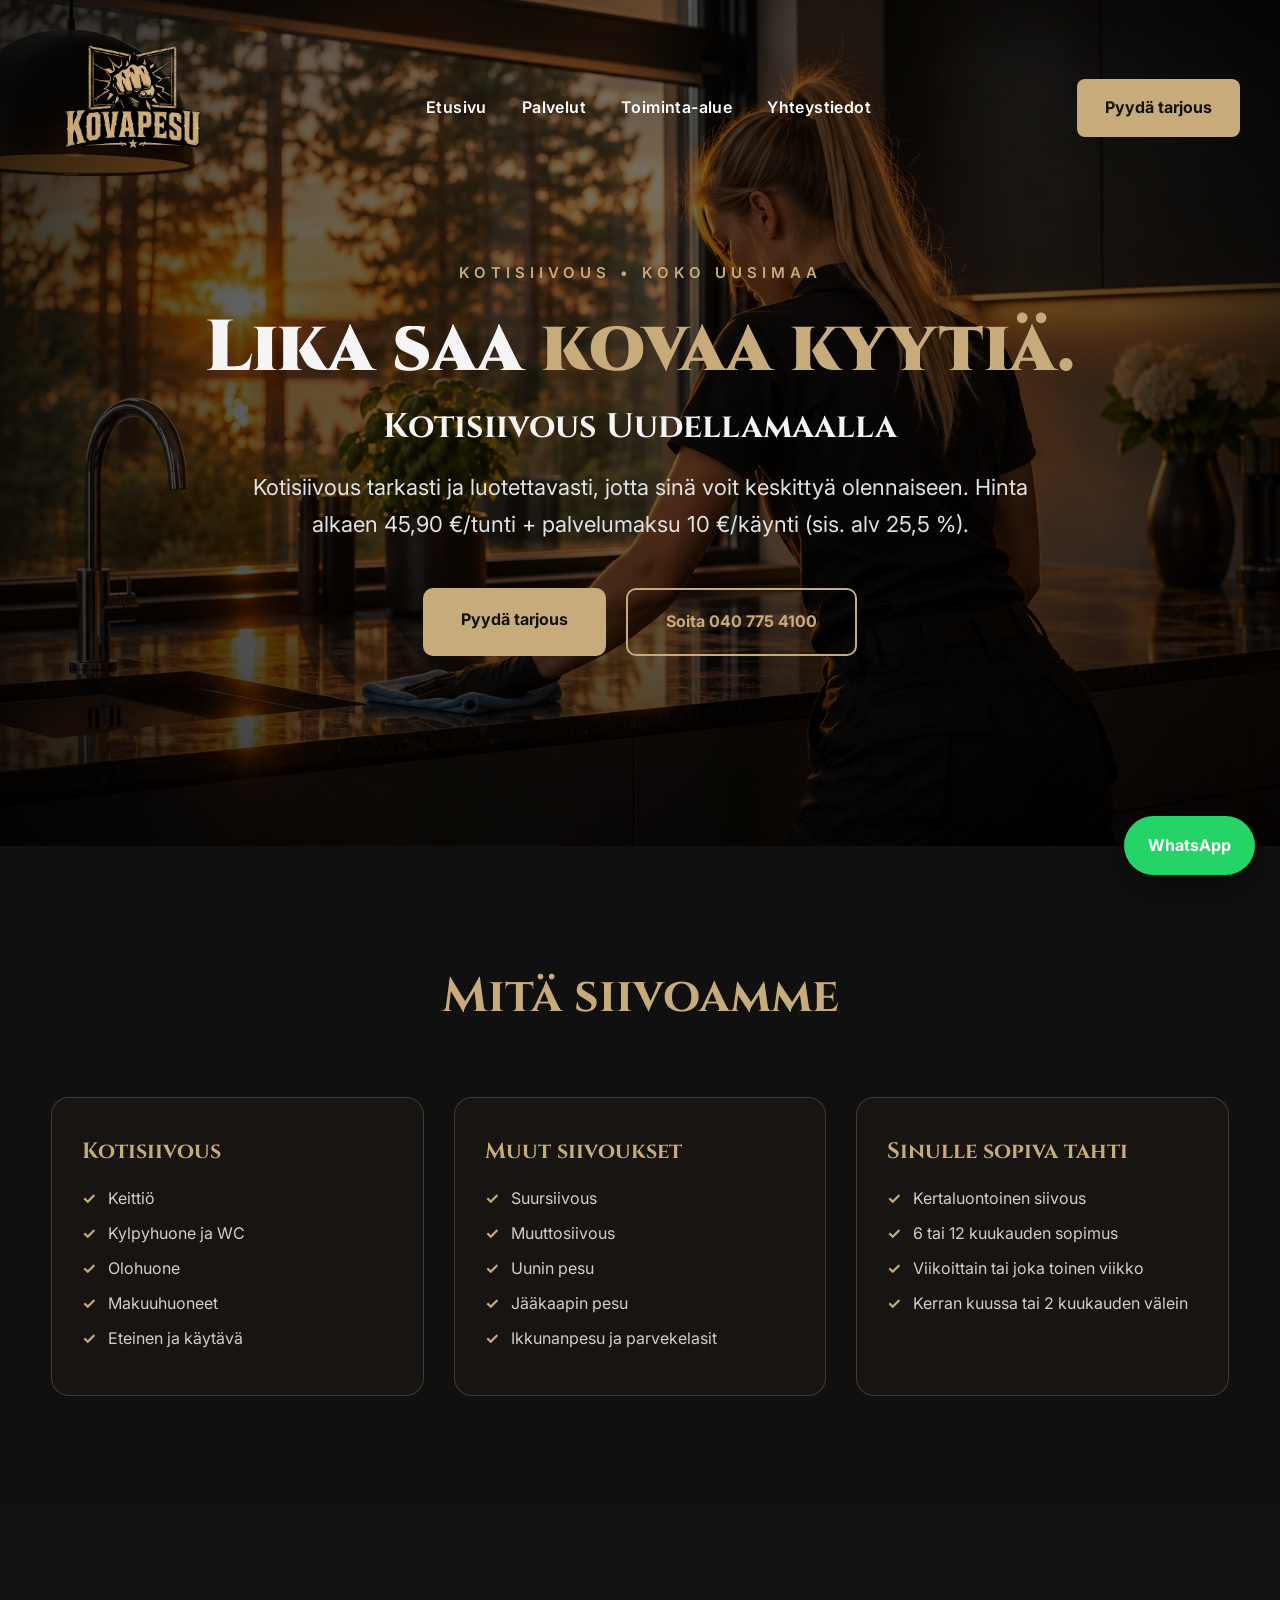
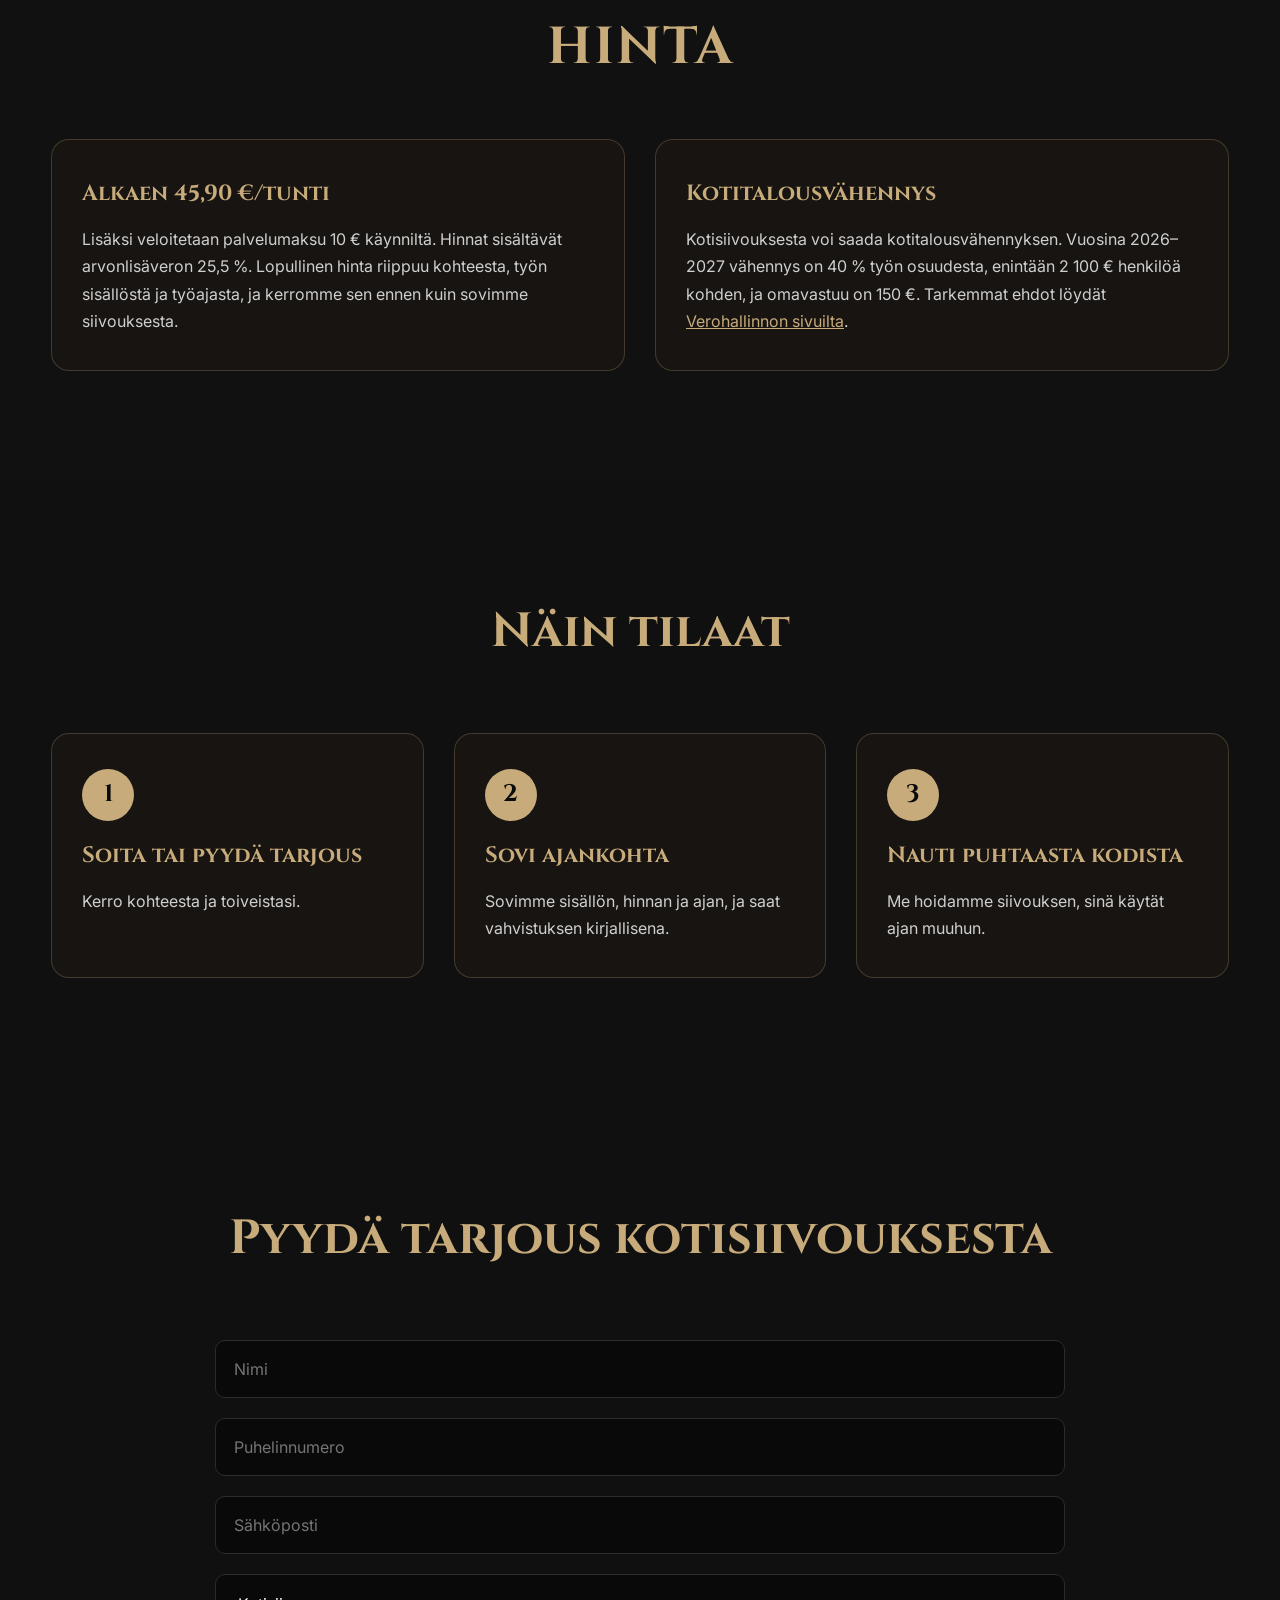
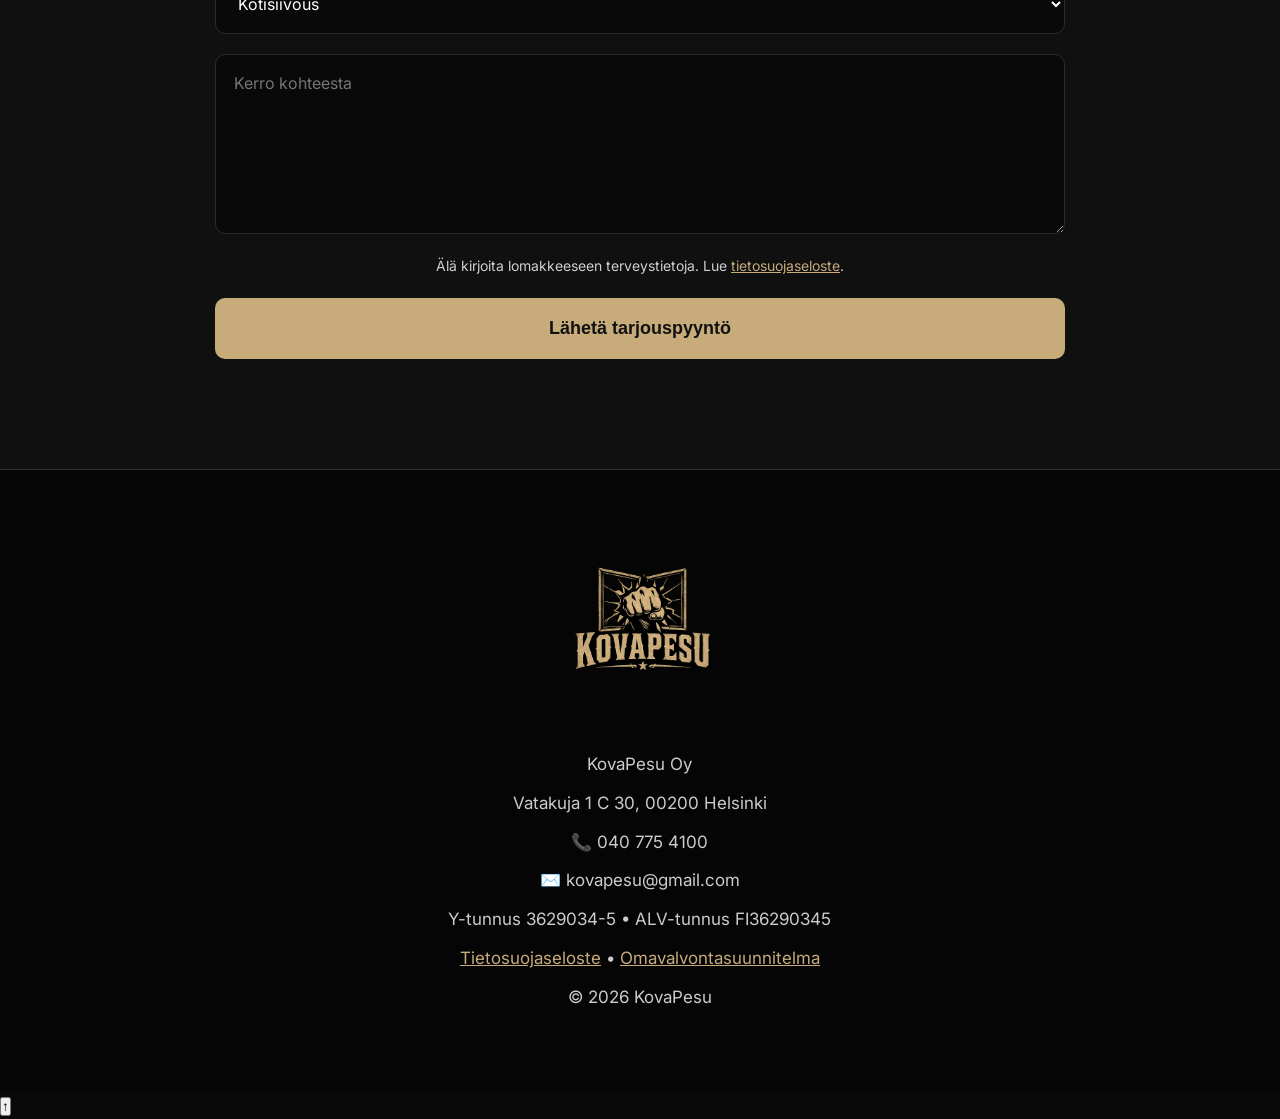
==== commit 5d573519: "Vaihda pääotsikot ja korosta KovaPesu-nimeä Co-Authored-By: Claude Opus 5.5 <noreply@anthropic.com>" ====
--- a/kotisiivous.html
+++ b/kotisiivous.html
@@ -6,12 +6,12 @@
 <meta charset="UTF-8">
 <meta name="viewport" content="width=device-width, initial-scale=1.0">
 
-<link rel="icon" type="image/x-icon" href="favicon.png">
+<link rel="icon" type="image/png" href="favicon.png">
 
 <title>Kotisiivous Uusimaa | KovaPesu</title>
 
 <meta name="description"
-content="Kotisiivous Helsingissä ja koko Uudellamaalla alkaen 45,90 €/tunti + palvelumaksu 10 €/käynti. Säännöllinen tai kertaluontoinen siivous, suursiivous ja muuttosiivous. Pyydä maksuton tarjous.">
+content="Kotisiivous koko Uudellamaalla alkaen 45,90 €/tunti + palvelumaksu 10 €/käynti. Myös suursiivous ja muuttosiivous. Pyydä maksuton tarjous.">
 
 <meta name="author"
 content="KovaPesu">
@@ -30,6 +30,8 @@
 <meta property="og:title" content="Kotisiivous Uusimaa | KovaPesu">
 <meta property="og:description" content="Säännöllinen tai kertaluontoinen kotisiivous koko Uudellamaalla alkaen 45,90 €/tunti + palvelumaksu 10 €/käynti.">
 <meta property="og:image" content="https://kovapesu.fi/images/share-image.png">
+<meta property="og:image:width" content="1734">
+<meta property="og:image:height" content="907">
 <meta property="og:url" content="https://kovapesu.fi/kotisiivous.html">
 <meta property="og:type" content="website">
 <meta property="og:site_name" content="KovaPesu">
@@ -87,11 +89,13 @@
 
 </p>
 
-<h1>
+<p class="hero-slogan">
 
 Lika saa <span>kovaa kyytiä.</span>
 
-</h1>
+</p>
+
+<h1 class="hero-keyword">Kotisiivous Uudellamaalla</h1>
 
 <p class="hero-text">
 
@@ -354,7 +358,14 @@
     "@type": "LocalBusiness",
     "name": "KovaPesu",
     "url": "https://kovapesu.fi",
-    "telephone": "+358407754100"
+    "telephone": "+358407754100",
+    "address": {
+      "@type": "PostalAddress",
+      "streetAddress": "Vatakuja 1 C 30",
+      "postalCode": "00200",
+      "addressLocality": "Helsinki",
+      "addressCountry": "FI"
+    }
   }
 }
 </script>
--- a/css/style.css
+++ b/css/style.css
@@ -1652,3 +1652,72 @@
 .faq-question:hover{
     background:rgba(199,171,123,.05);
 }
+
+/* ==========================
+   HERON ISKULAUSE JA HAKUSANAOTSIKKO
+========================== */
+
+.hero-slogan{
+    color:#f5f5f5;
+    font-family:'Cinzel',serif;
+    font-size:92px;
+    line-height:1.05;
+    font-weight:900;
+    margin-bottom:10px;
+}
+
+.hero-slogan span{
+    color:var(--gold);
+}
+
+.hero-brand{
+    font-family:'Cinzel',serif;
+    font-size:112px;
+    font-weight:900;
+    letter-spacing:1px;
+    color:#C7AB7B;
+    background:linear-gradient(180deg,#E2C997 0%,#C7AB7B 55%,#E2C997 100%);
+    -webkit-background-clip:text;
+    background-clip:text;
+    -webkit-text-fill-color:transparent;
+    filter:drop-shadow(0 3px 18px rgba(0,0,0,.75));
+    margin-bottom:25px;
+    line-height:1.1;
+}
+
+.hero h1.hero-keyword{
+    font-family:'Cinzel',serif;
+    font-size:34px;
+    line-height:1.25;
+    font-weight:700;
+    margin-bottom:20px;
+}
+
+.hero.page-hero .hero-slogan{
+    font-size:clamp(38px,7vw,72px);
+    margin-bottom:20px;
+}
+
+@media (max-width:768px){
+    .hero-slogan{
+        font-size:50px;
+    }
+    .hero-brand{
+        font-size:76px;
+    }
+    .hero h1.hero-keyword{
+        font-size:26px;
+    }
+}
+
+@media (max-width:480px){
+    .hero-slogan{
+        font-size:42px;
+    }
+    .hero-brand{
+        font-size:52px;
+    }
+    .hero h1.hero-keyword{
+        font-size:22px;
+    }
+}
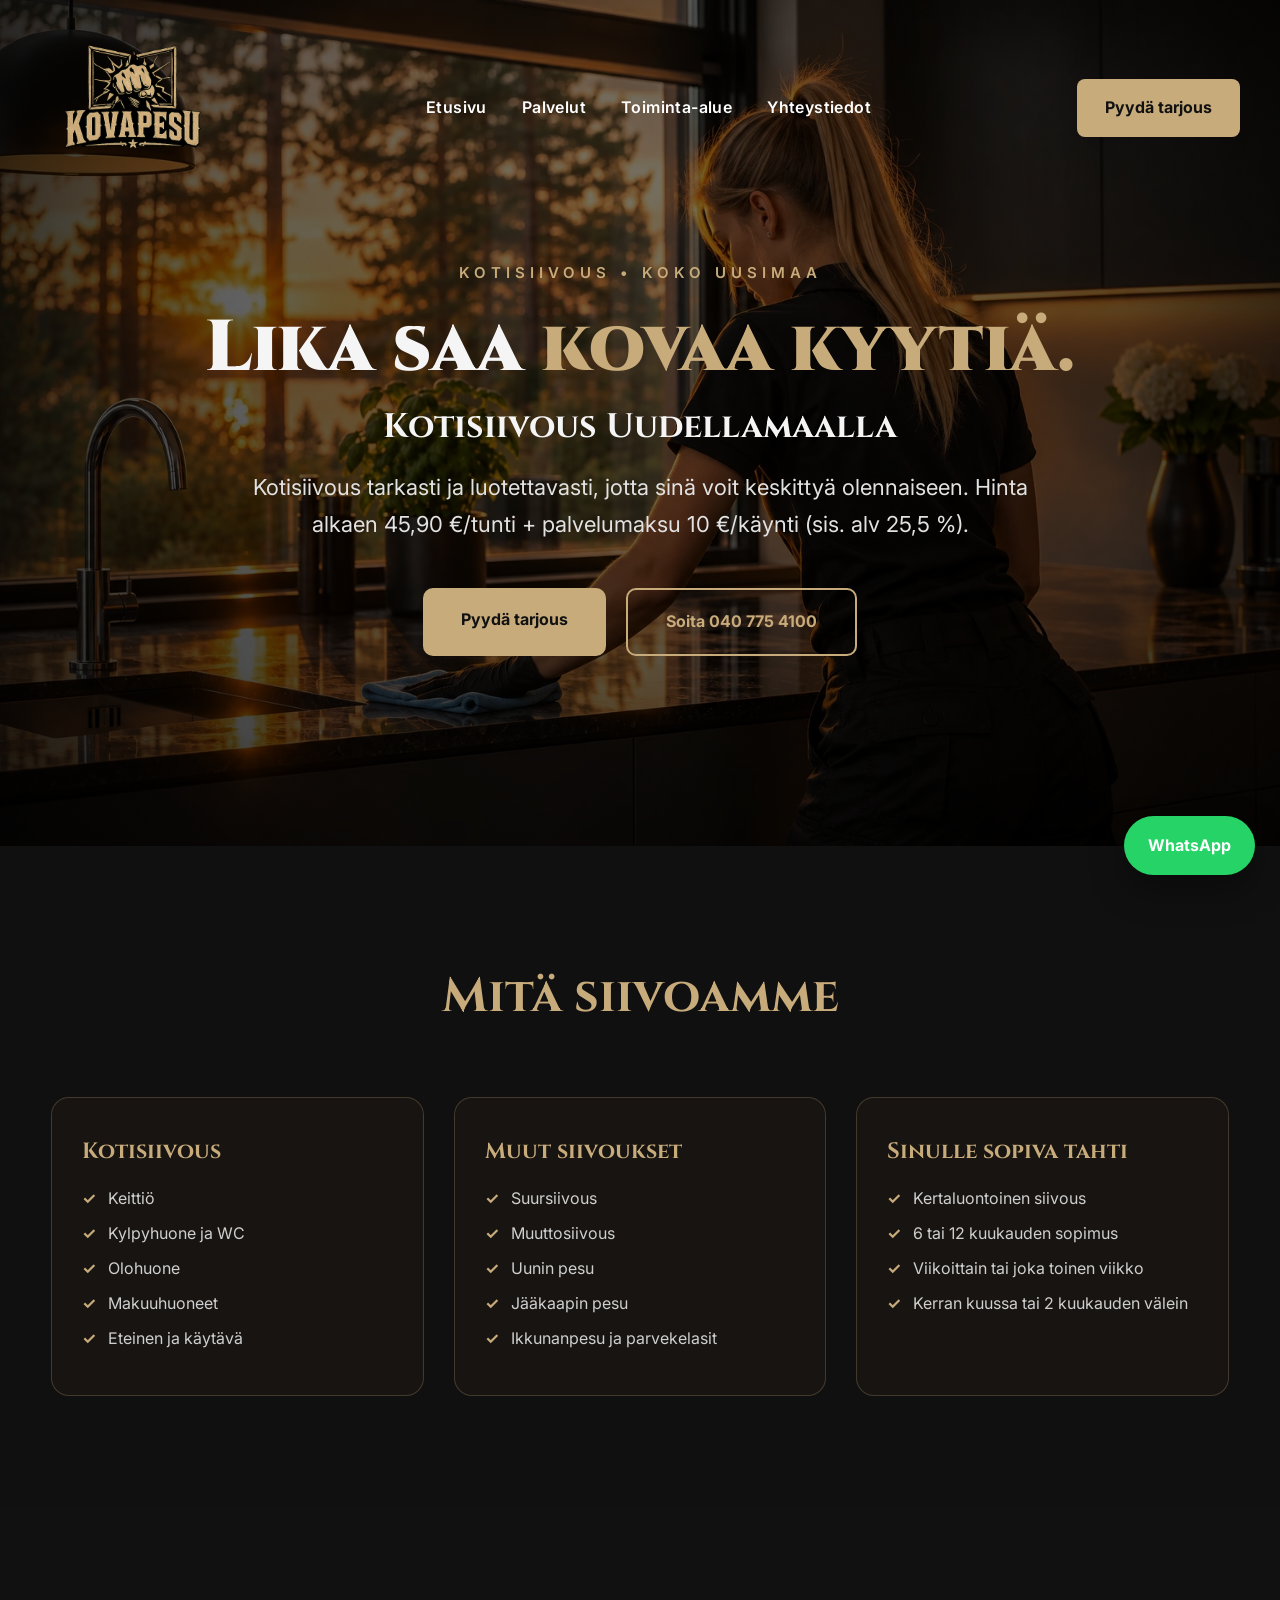
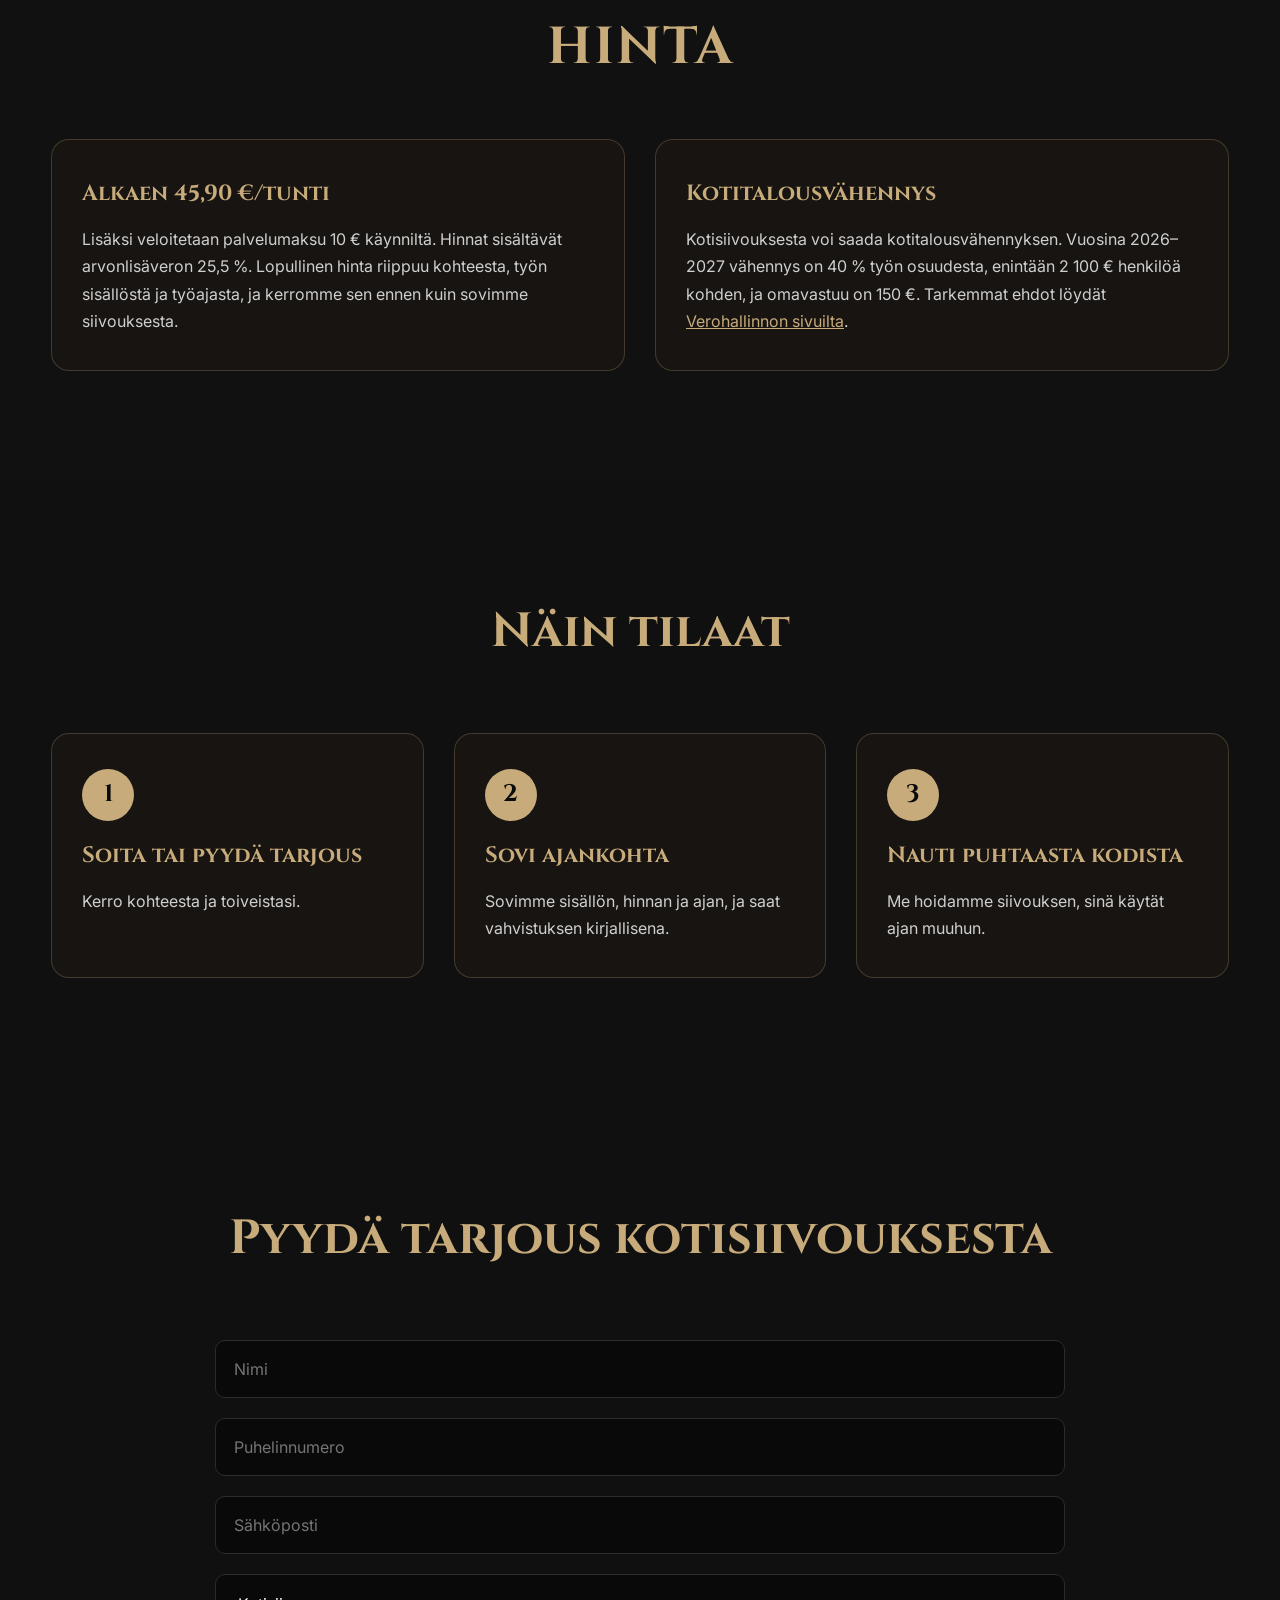
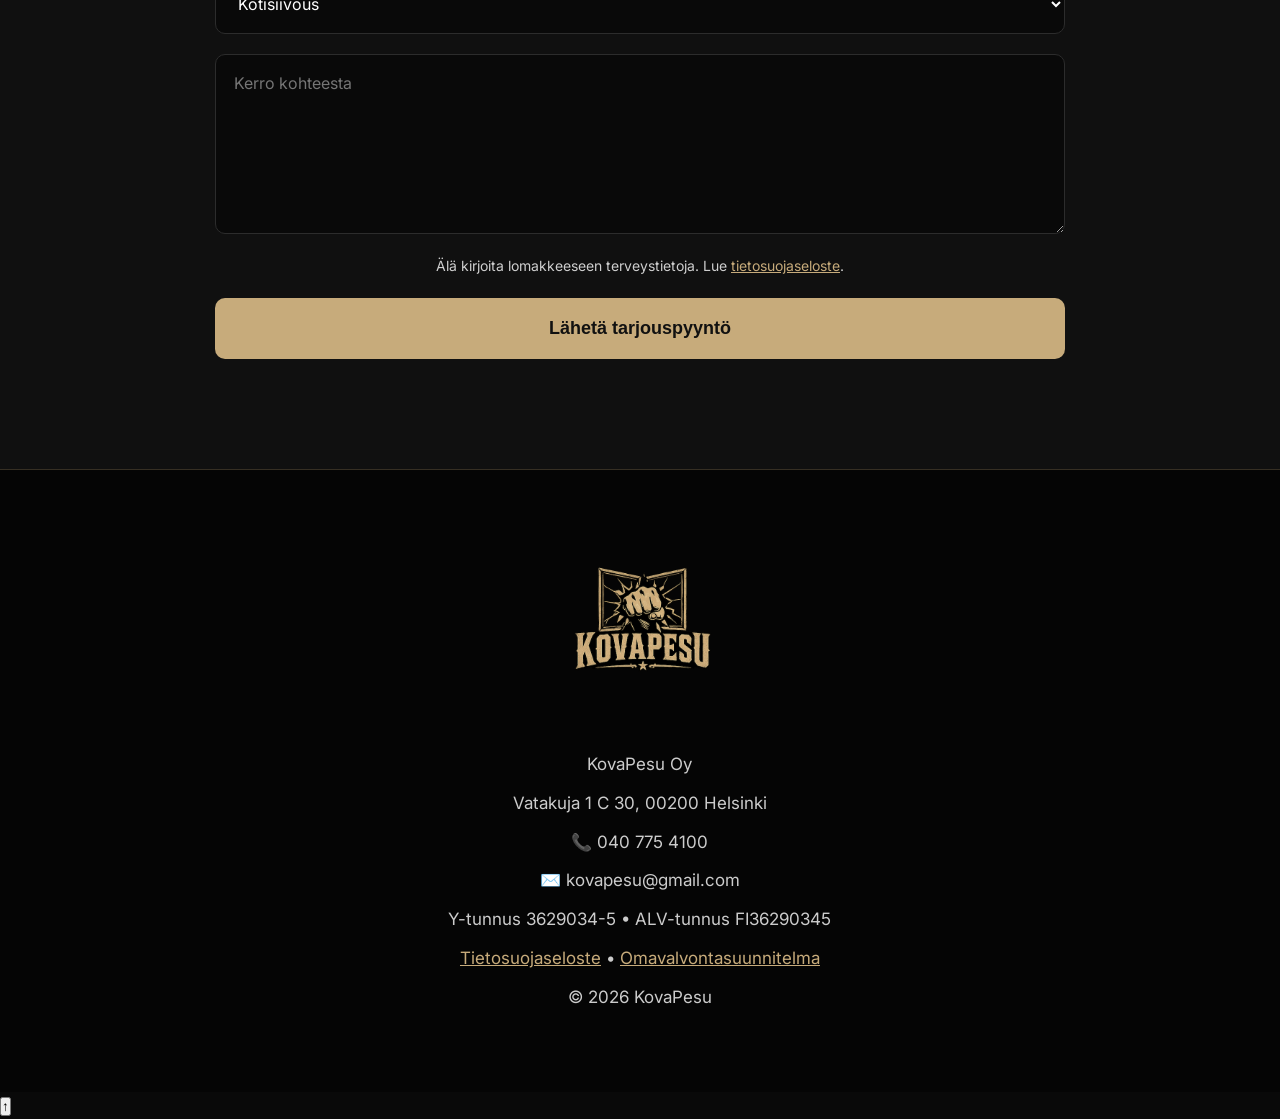
==== commit 0908cb34: "Pakkaa kuvat ja uudista favicon Co-Authored-By: Claude Opus 5.5 <noreply@anthropic.com>" ====
--- a/kotisiivous.html
+++ b/kotisiivous.html
@@ -6,7 +6,8 @@
 <meta charset="UTF-8">
 <meta name="viewport" content="width=device-width, initial-scale=1.0">
 
-<link rel="icon" type="image/png" href="favicon.png">
+<link rel="icon" type="image/png" sizes="32x32" href="favicon-32.png">
+<link rel="icon" type="image/png" sizes="192x192" href="favicon-192.png">
 
 <title>Kotisiivous Uusimaa | KovaPesu</title>
 
@@ -47,7 +48,7 @@
 
 <a href="index.html" class="logo-link">
 
-<img src="assets/logo.png" alt="KovaPesu" class="logo">
+<img src="assets/logo1.png" alt="KovaPesu" class="logo">
 
 </a>
 
@@ -285,7 +286,7 @@
 
 <div class="container">
 
-<img src="assets/logo.png" alt="KovaPesu" class="footer-logo">
+<img src="assets/logo1.png" alt="KovaPesu" class="footer-logo">
 
 <p>
 
--- a/css/style.css
+++ b/css/style.css
@@ -239,7 +239,7 @@
         rgba(0,0,0,.45),
         rgba(0,0,0,.65)
     ),
-    url("../images/hero.png");
+    url("../images/hero.jpg");
 
     background-size:cover;
 
@@ -1200,37 +1200,37 @@
 .cards .card:nth-child(1){
     background-image:
     linear-gradient(rgba(0,0,0,.65),rgba(0,0,0,.65)),
-    url("../images/services/window.png");
+    url("../images/services/window.jpg");
 }
 
 .cards .card:nth-child(2){
     background-image:
     linear-gradient(rgba(0,0,0,.65),rgba(0,0,0,.65)),
-    url("../images/services/company.png");
+    url("../images/services/company.jpg");
 }
 
 .cards .card:nth-child(3){
     background-image:
     linear-gradient(rgba(0,0,0,.65),rgba(0,0,0,.65)),
-    url("../images/services/apartment.png");
+    url("../images/services/apartment.jpg");
 }
 
 .cards .card:nth-child(4){
     background-image:
     linear-gradient(rgba(0,0,0,.65),rgba(0,0,0,.65)),
-    url("../images/services/balcony.png");
+    url("../images/services/balcony.jpg");
 }
 
 .cards .card:nth-child(5){
     background-image:
     linear-gradient(rgba(0,0,0,.65),rgba(0,0,0,.65)),
-    url("../images/services/solar.png");
+    url("../images/services/solar.jpg");
 }
 
 .cards .card:nth-child(6){
     background-image:
     linear-gradient(rgba(0,0,0,.65),rgba(0,0,0,.65)),
-    url("../images/services/gutter.png");
+    url("../images/services/gutter.jpg");
 }
 
 .cards .card:nth-child(7){
@@ -1341,7 +1341,7 @@
 .why-grid div:nth-child(1){
     background:
     linear-gradient(rgba(0,0,0,.55),rgba(0,0,0,.75)),
-    url("../images/why/trust.png");
+    url("../images/why/trust.jpg");
 
     background-size: cover;
     background-position: center 75%;
@@ -1351,7 +1351,7 @@
 .why-grid div:nth-child(2){
     background:
     linear-gradient(rgba(0,0,0,.55),rgba(0,0,0,.75)),
-    url("../images/why/quality.png");
+    url("../images/why/quality.jpg");
 
     background-size: cover;
     background-position: center 45%;
@@ -1361,7 +1361,7 @@
 .why-grid div:nth-child(3){
     background:
     linear-gradient(rgba(0,0,0,.55),rgba(0,0,0,.75)),
-    url("../images/why/professional.png");
+    url("../images/why/professional.jpg");
 
     background-size: cover;
     background-position: center 20%;
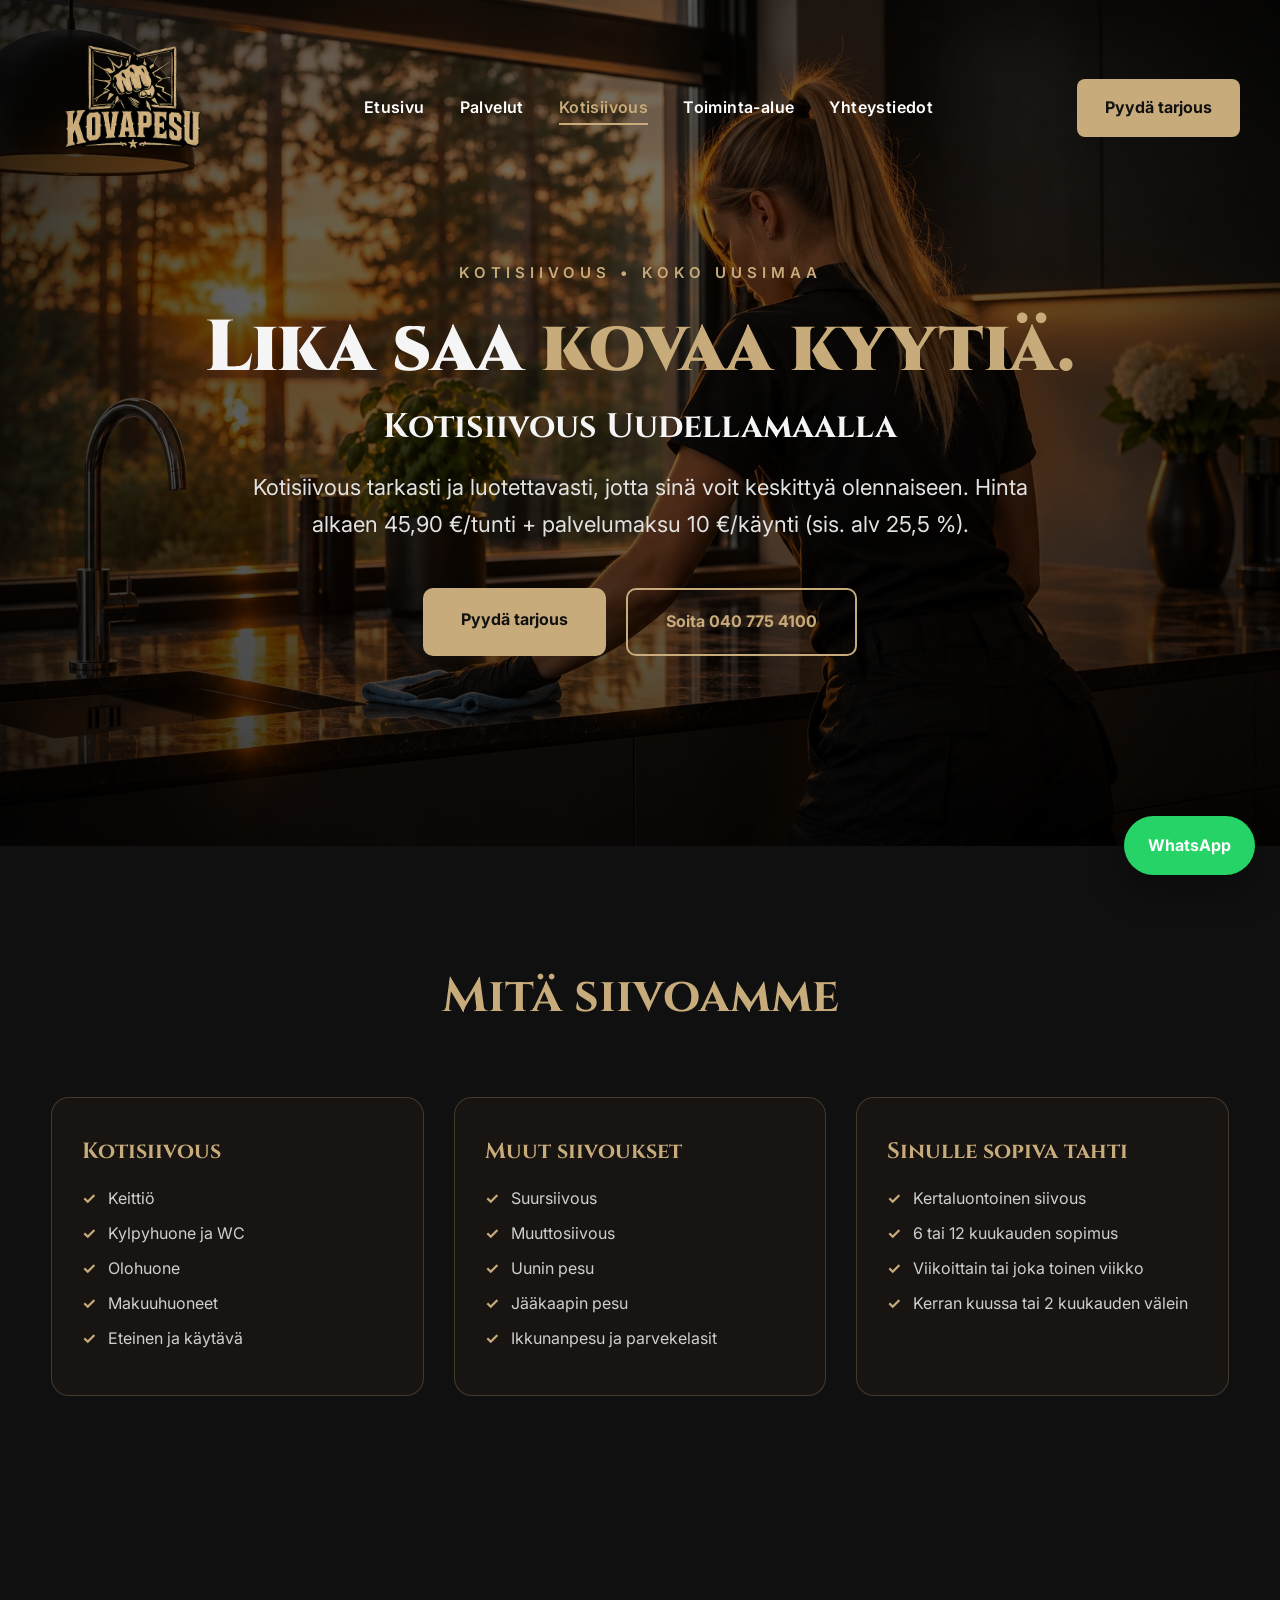
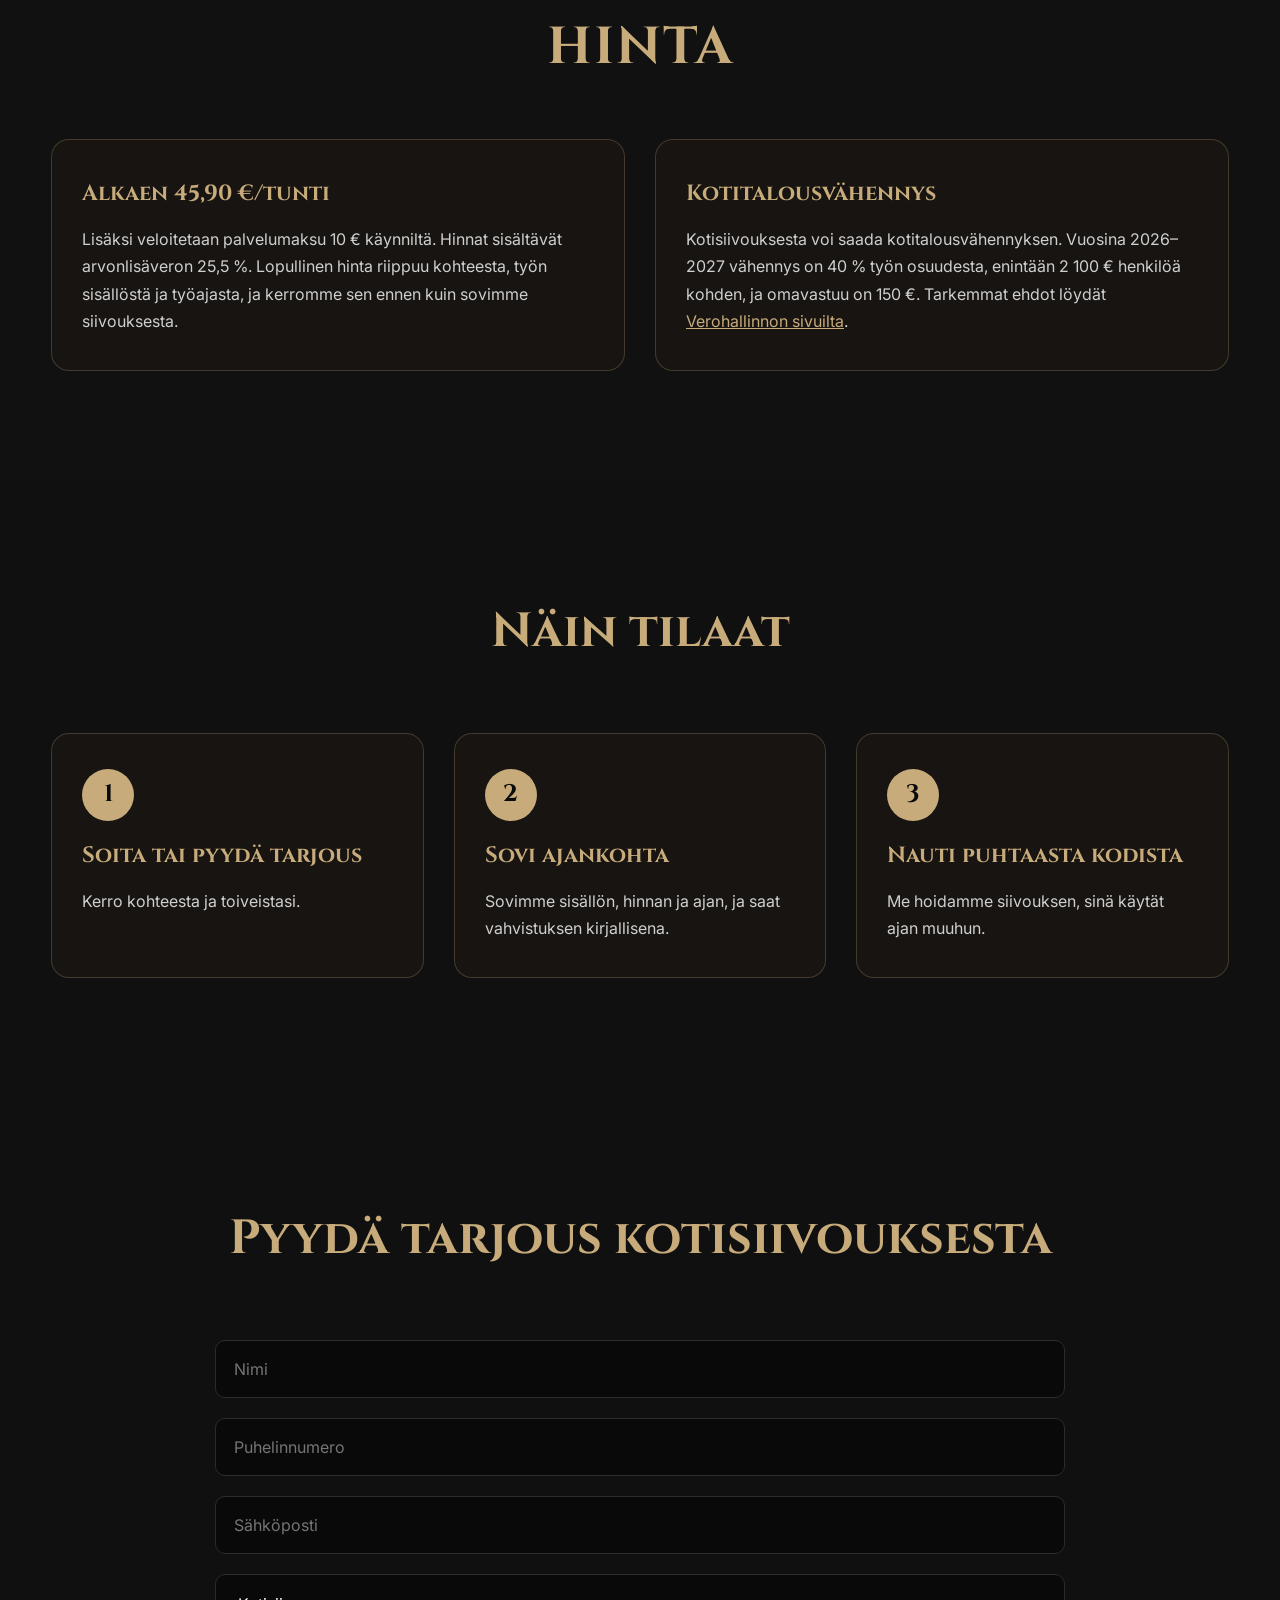
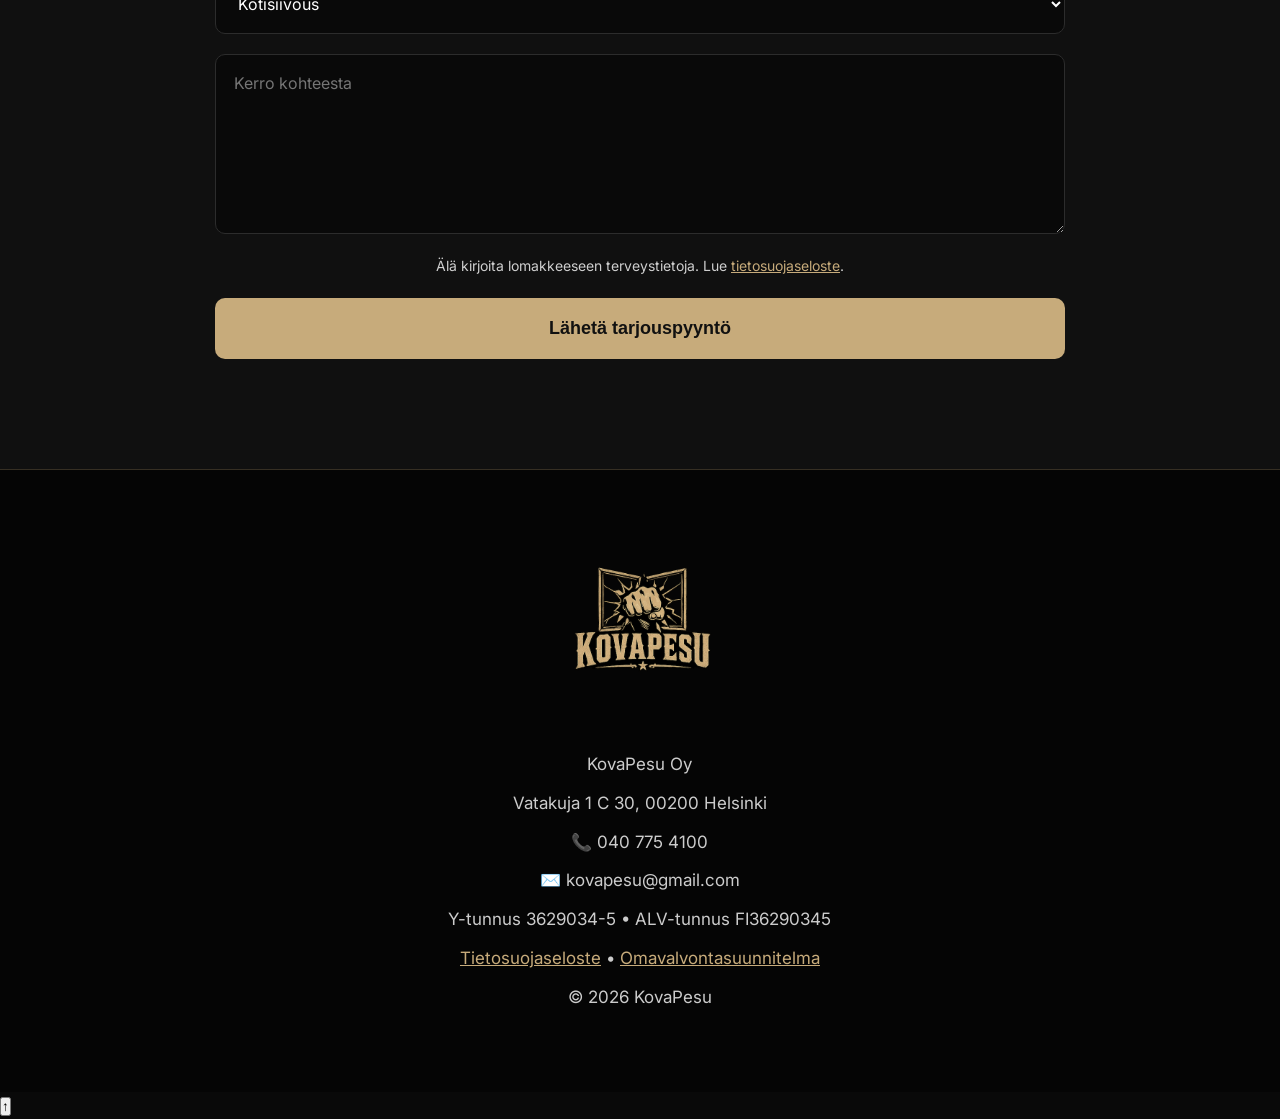
==== commit 963c0673: "Lisää kotisiivous valikkoon ja siisti sivujen osoitteet Co-Authored-By: Claude Opus 5.5 <noreply@ant" ====
--- a/kotisiivous.html
+++ b/kotisiivous.html
@@ -26,14 +26,14 @@
 
 <link rel="stylesheet" href="https://cdnjs.cloudflare.com/ajax/libs/font-awesome/6.7.2/css/all.min.css">
 
-<link rel="canonical" href="https://kovapesu.fi/kotisiivous.html">
+<link rel="canonical" href="https://kovapesu.fi/kotisiivous">
 
 <meta property="og:title" content="Kotisiivous Uusimaa | KovaPesu">
 <meta property="og:description" content="Säännöllinen tai kertaluontoinen kotisiivous koko Uudellamaalla alkaen 45,90 €/tunti + palvelumaksu 10 €/käynti.">
 <meta property="og:image" content="https://kovapesu.fi/images/share-image.png">
 <meta property="og:image:width" content="1734">
 <meta property="og:image:height" content="907">
-<meta property="og:url" content="https://kovapesu.fi/kotisiivous.html">
+<meta property="og:url" content="https://kovapesu.fi/kotisiivous">
 <meta property="og:type" content="website">
 <meta property="og:site_name" content="KovaPesu">
 <meta name="twitter:card" content="summary_large_image">
@@ -46,7 +46,7 @@
 
 <nav class="navbar">
 
-<a href="index.html" class="logo-link">
+<a href="/" class="logo-link">
 
 <img src="assets/logo1.png" alt="KovaPesu" class="logo">
 
@@ -54,11 +54,13 @@
 
 <ul class="nav-links">
 
-<li><a href="index.html">Etusivu</a></li>
-
-<li><a href="index.html#palvelut">Palvelut</a></li>
-
-<li><a href="index.html#alue">Toiminta-alue</a></li>
+<li><a href="/">Etusivu</a></li>
+
+<li><a href="/#palvelut">Palvelut</a></li>
+
+<li><a href="#hero">Kotisiivous</a></li>
+
+<li><a href="/#alue">Toiminta-alue</a></li>
 
 <li><a href="#yhteys">Yhteystiedot</a></li>
 
@@ -350,7 +352,7 @@
   "@type": "Service",
   "name": "Kotisiivous",
   "serviceType": "Kotisiivous",
-  "url": "https://kovapesu.fi/kotisiivous.html",
+  "url": "https://kovapesu.fi/kotisiivous",
   "areaServed": {
     "@type": "AdministrativeArea",
     "name": "Uusimaa"
--- a/css/style.css
+++ b/css/style.css
@@ -110,6 +110,8 @@
 
 .nav-links a{
 
+    white-space:nowrap;
+
     color:white;
 
     font-size:16px;
@@ -163,6 +165,8 @@
 }
 
 .nav-button{
+
+    white-space:nowrap;
 
     background:var(--gold);
 
@@ -1507,7 +1511,7 @@
     display:none;
 }
 
-@media (max-width:768px){
+@media (max-width:1200px){
 
     .navbar{
         position:relative;
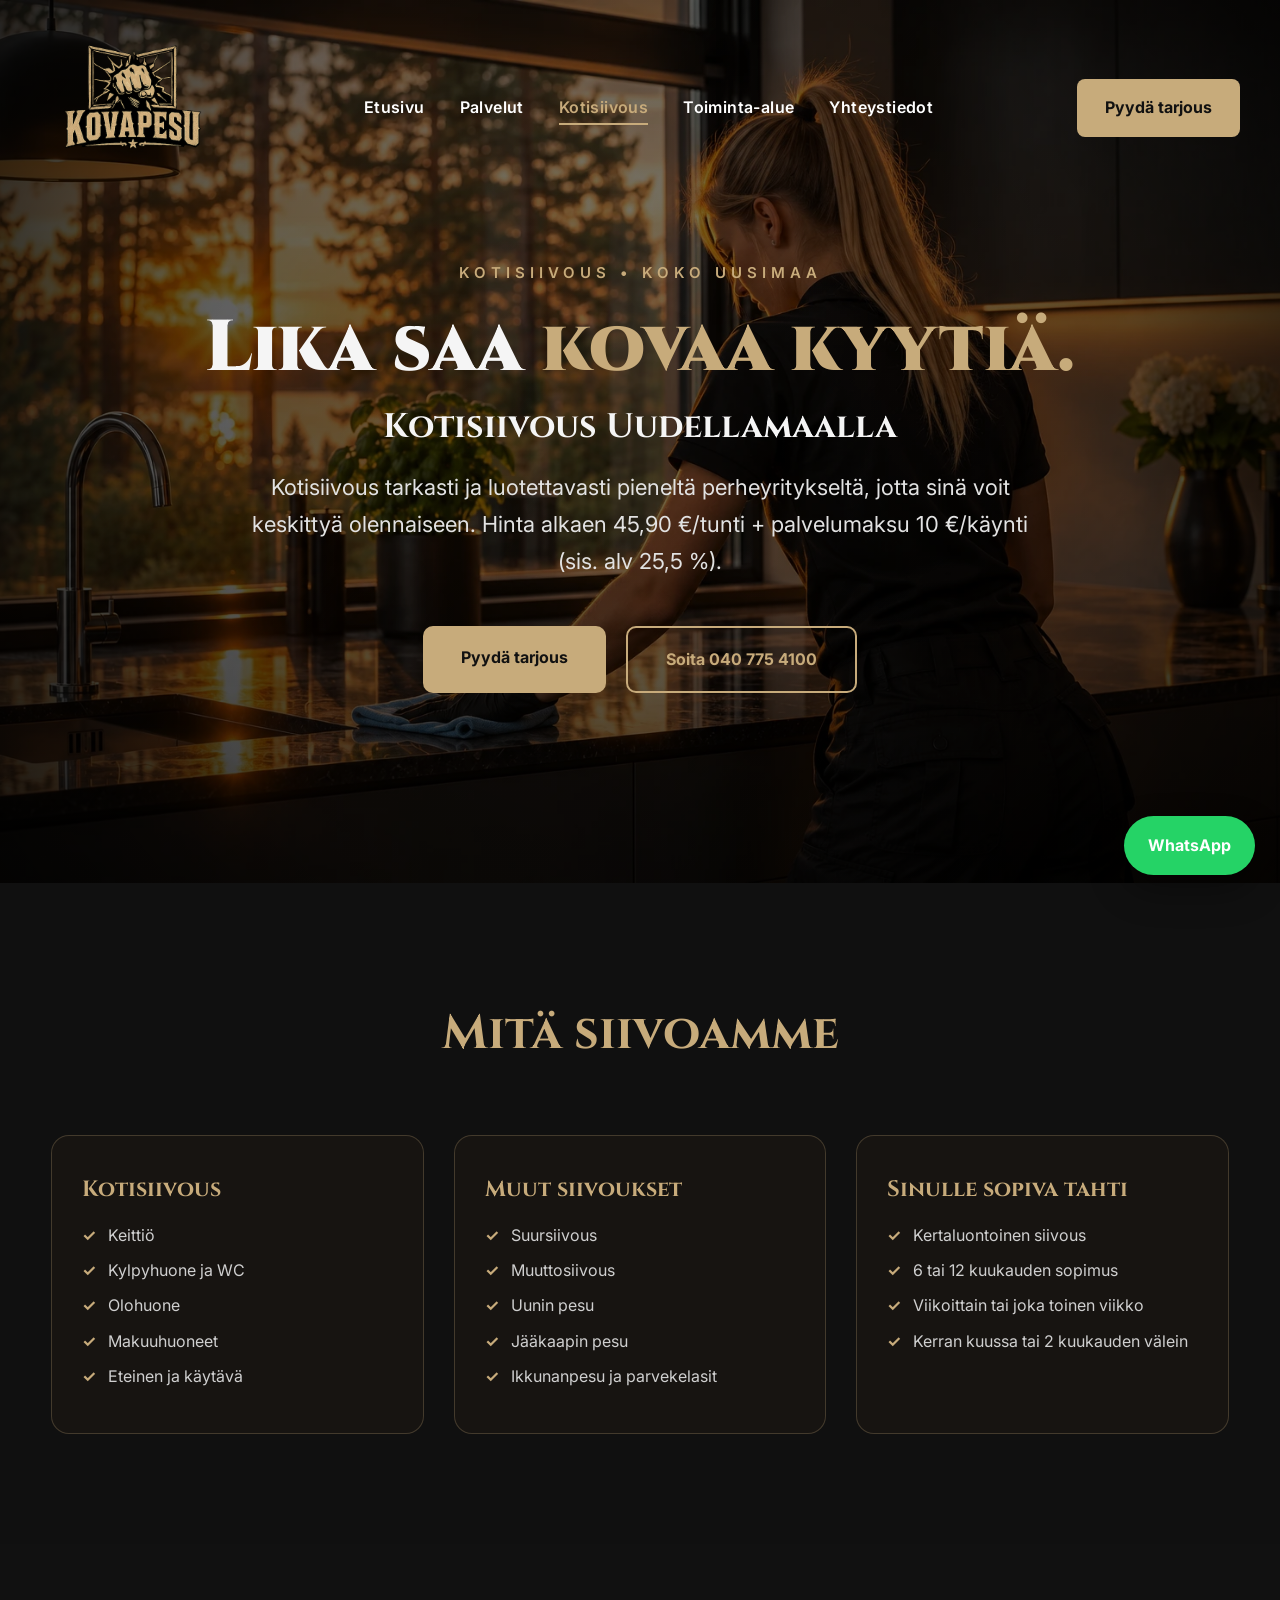
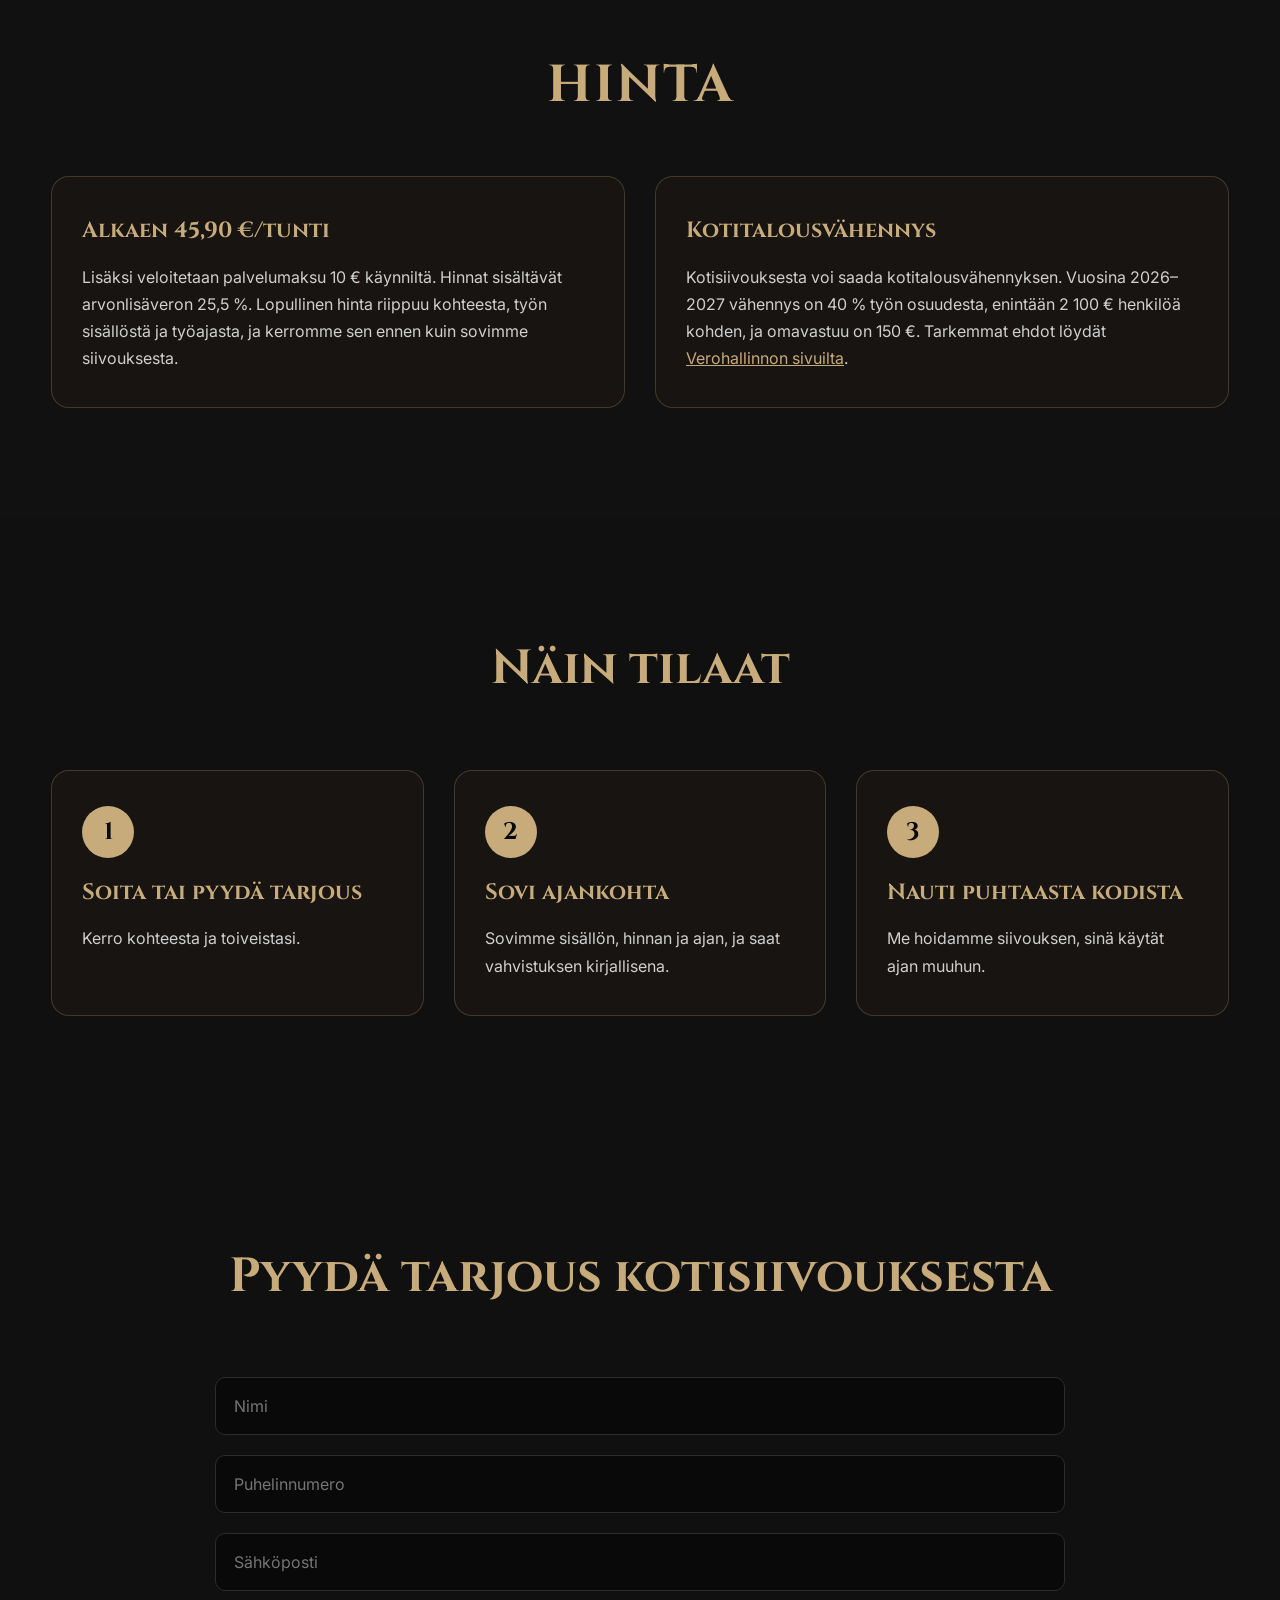
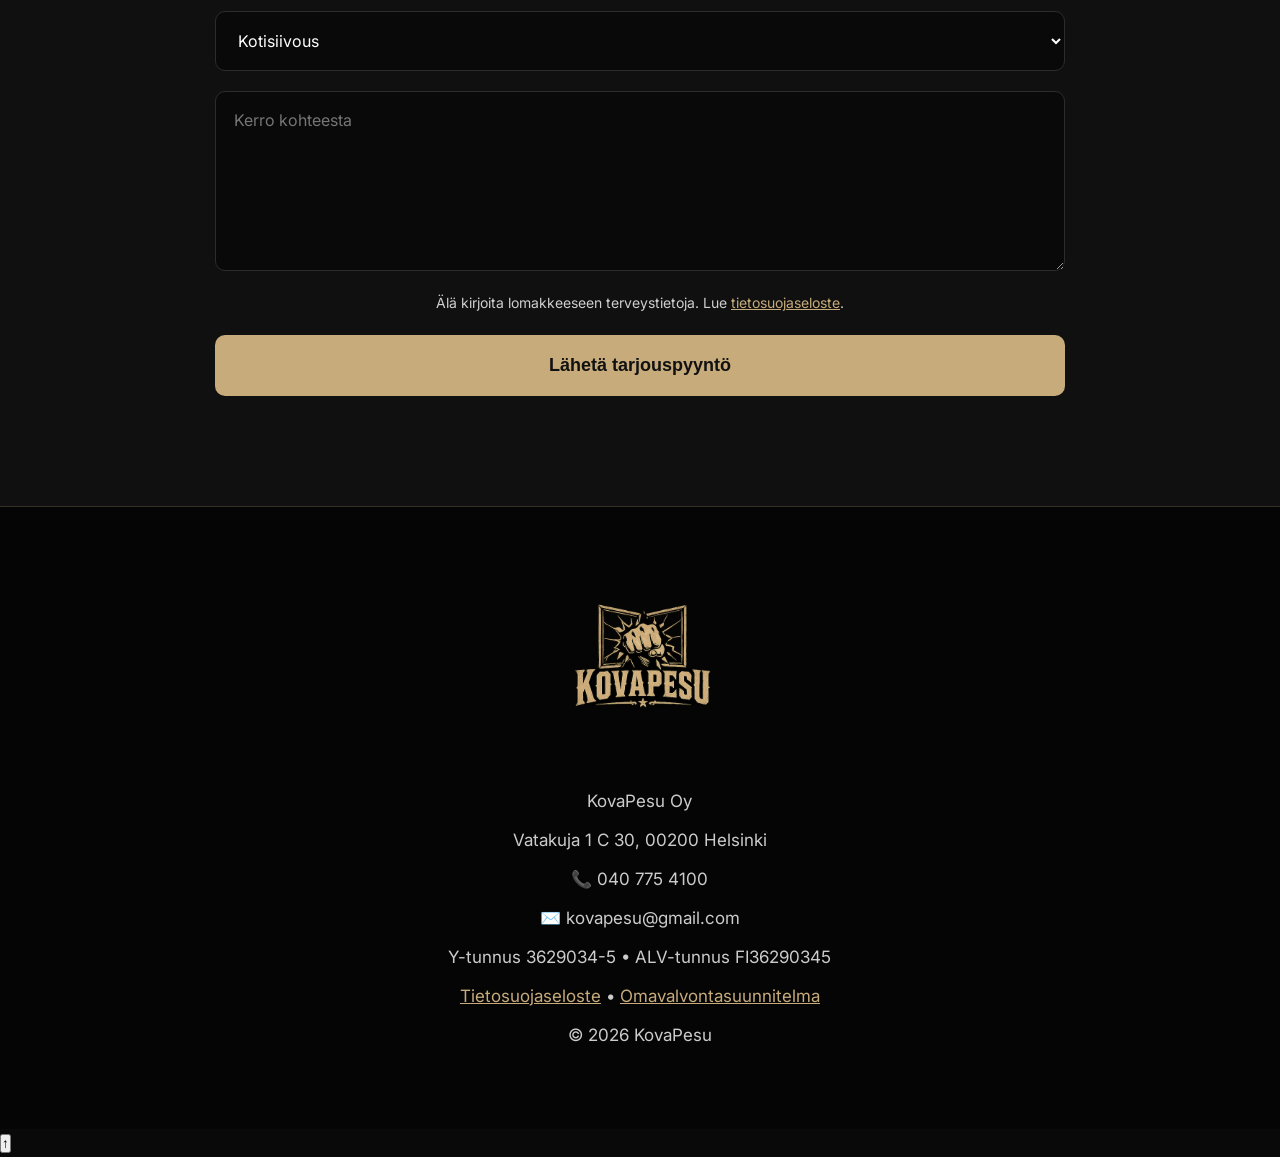
==== commit 2f8a71d3: "Kerro sivuilla, että olemme pieni perheyritys Co-Authored-By: Claude Opus 5.5 <noreply@anthropic.com" ====
--- a/kotisiivous.html
+++ b/kotisiivous.html
@@ -102,7 +102,7 @@
 
 <p class="hero-text">
 
-Kotisiivous tarkasti ja luotettavasti, jotta sinä voit keskittyä olennaiseen. Hinta alkaen 45,90 €/tunti + palvelumaksu 10 €/käynti (sis. alv 25,5 %).
+Kotisiivous tarkasti ja luotettavasti pieneltä perheyritykseltä, jotta sinä voit keskittyä olennaiseen. Hinta alkaen 45,90 €/tunti + palvelumaksu 10 €/käynti (sis. alv 25,5 %).
 
 </p>
 
--- a/css/style.css
+++ b/css/style.css
@@ -1457,6 +1457,15 @@
 
 }
 
+.why-intro {
+    max-width: 800px;
+    margin: -30px auto 40px;
+    color: #d7d7d7;
+    font-size: 20px;
+    line-height: 1.7;
+    text-align: center;
+}
+
 .why h2 {
     font-family: "Cinzel", serif;
     font-size: 52px;
